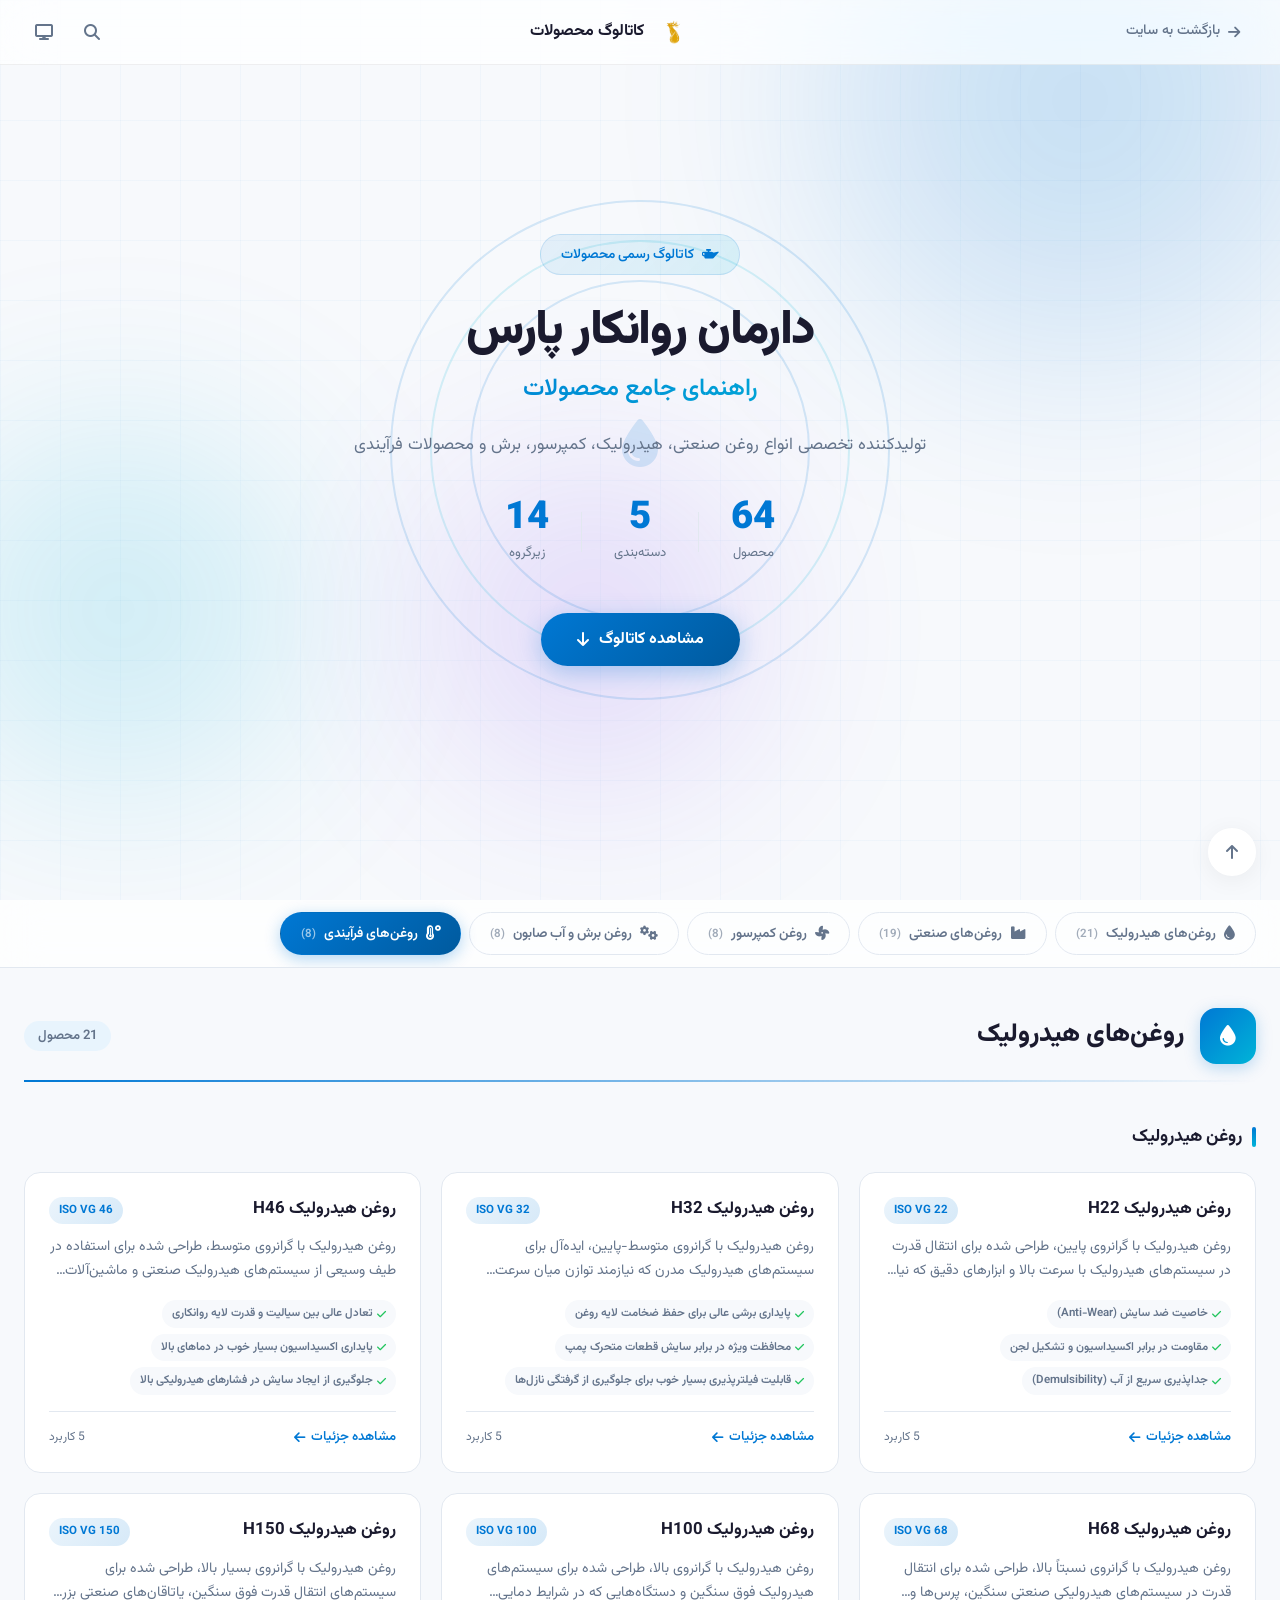
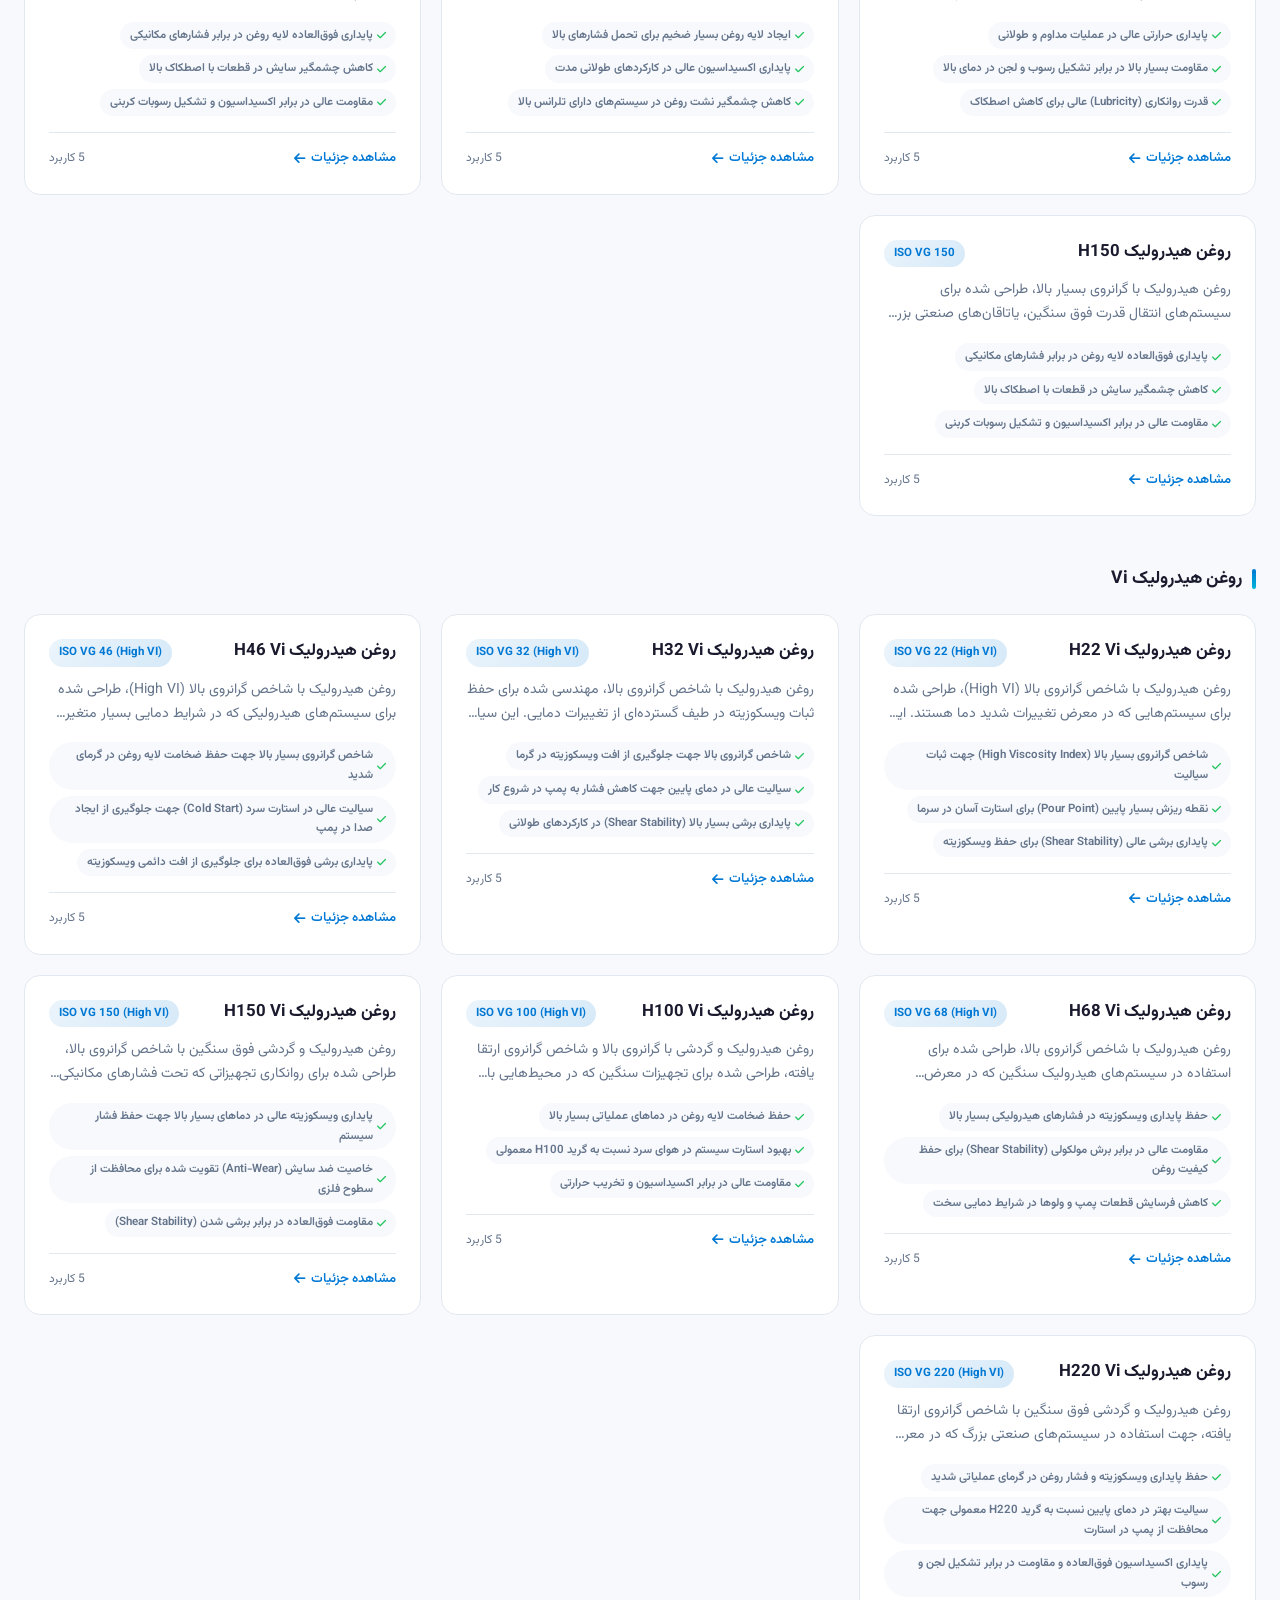
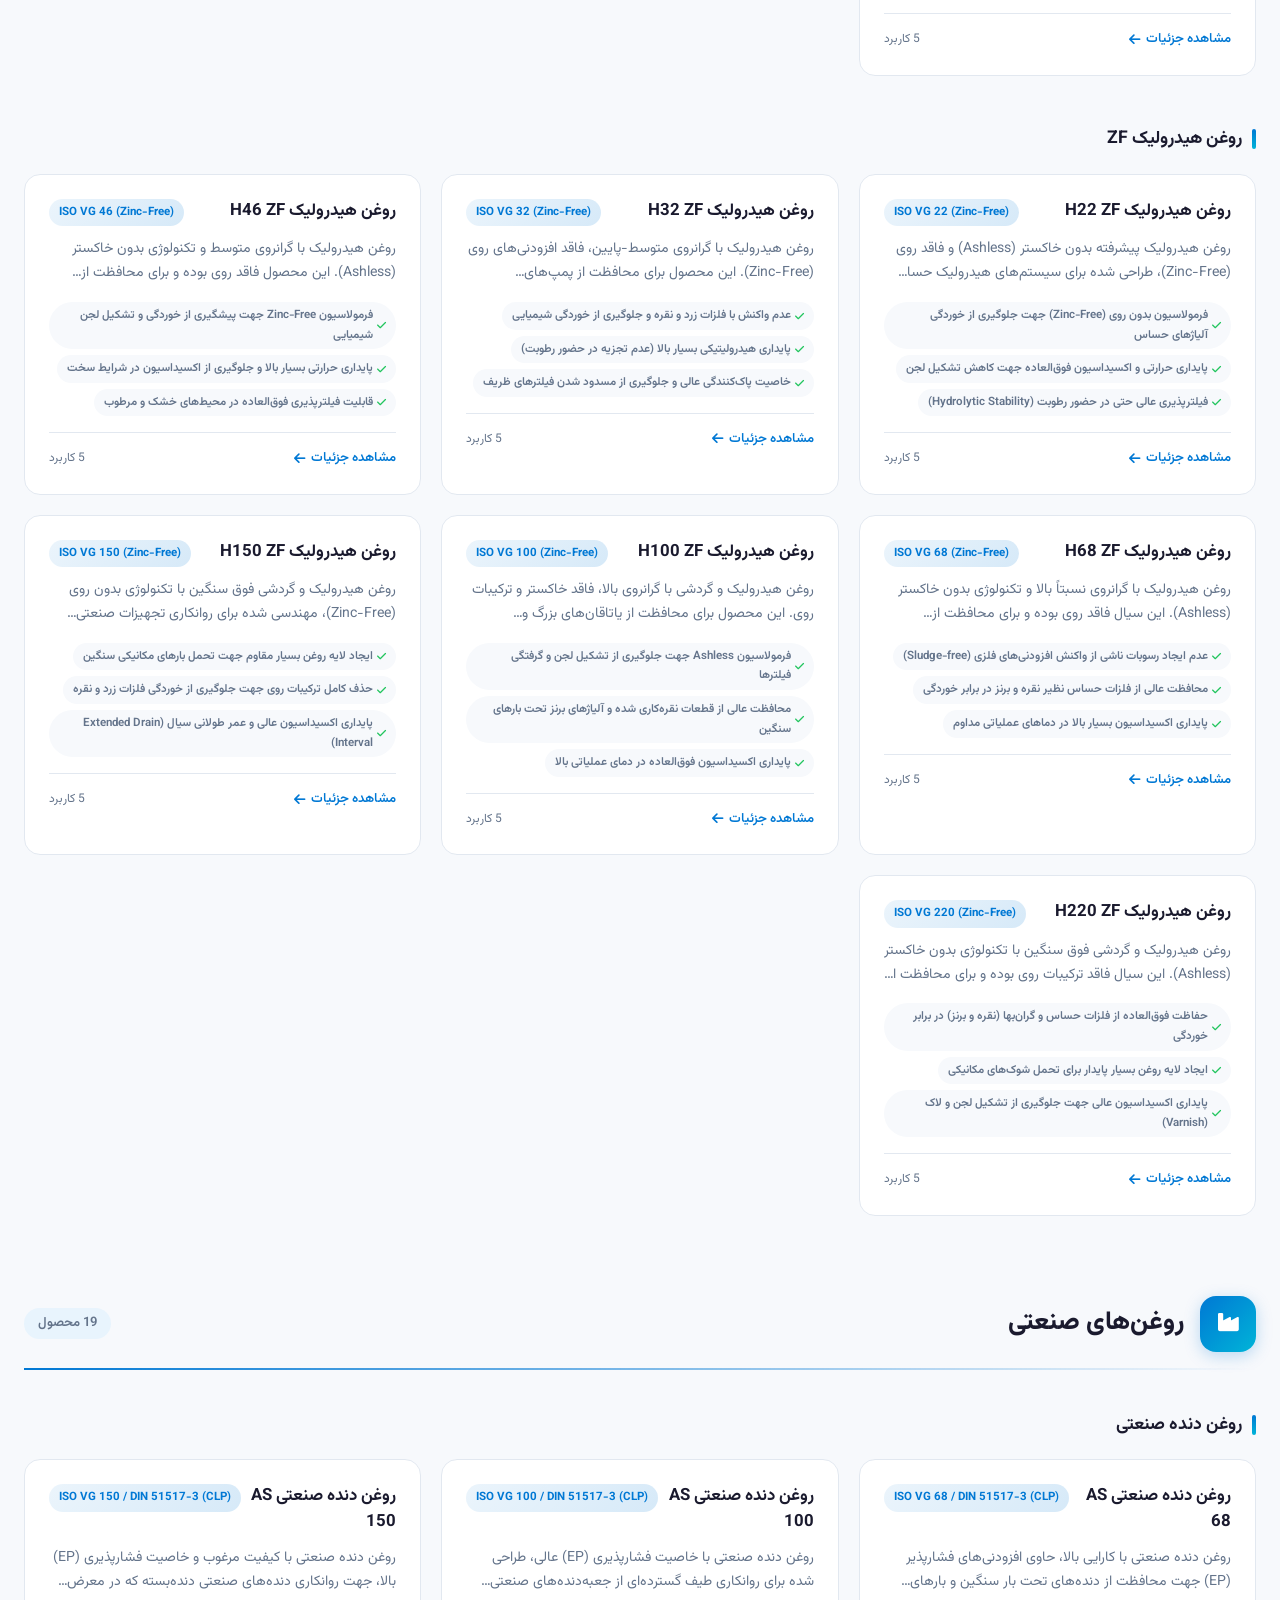
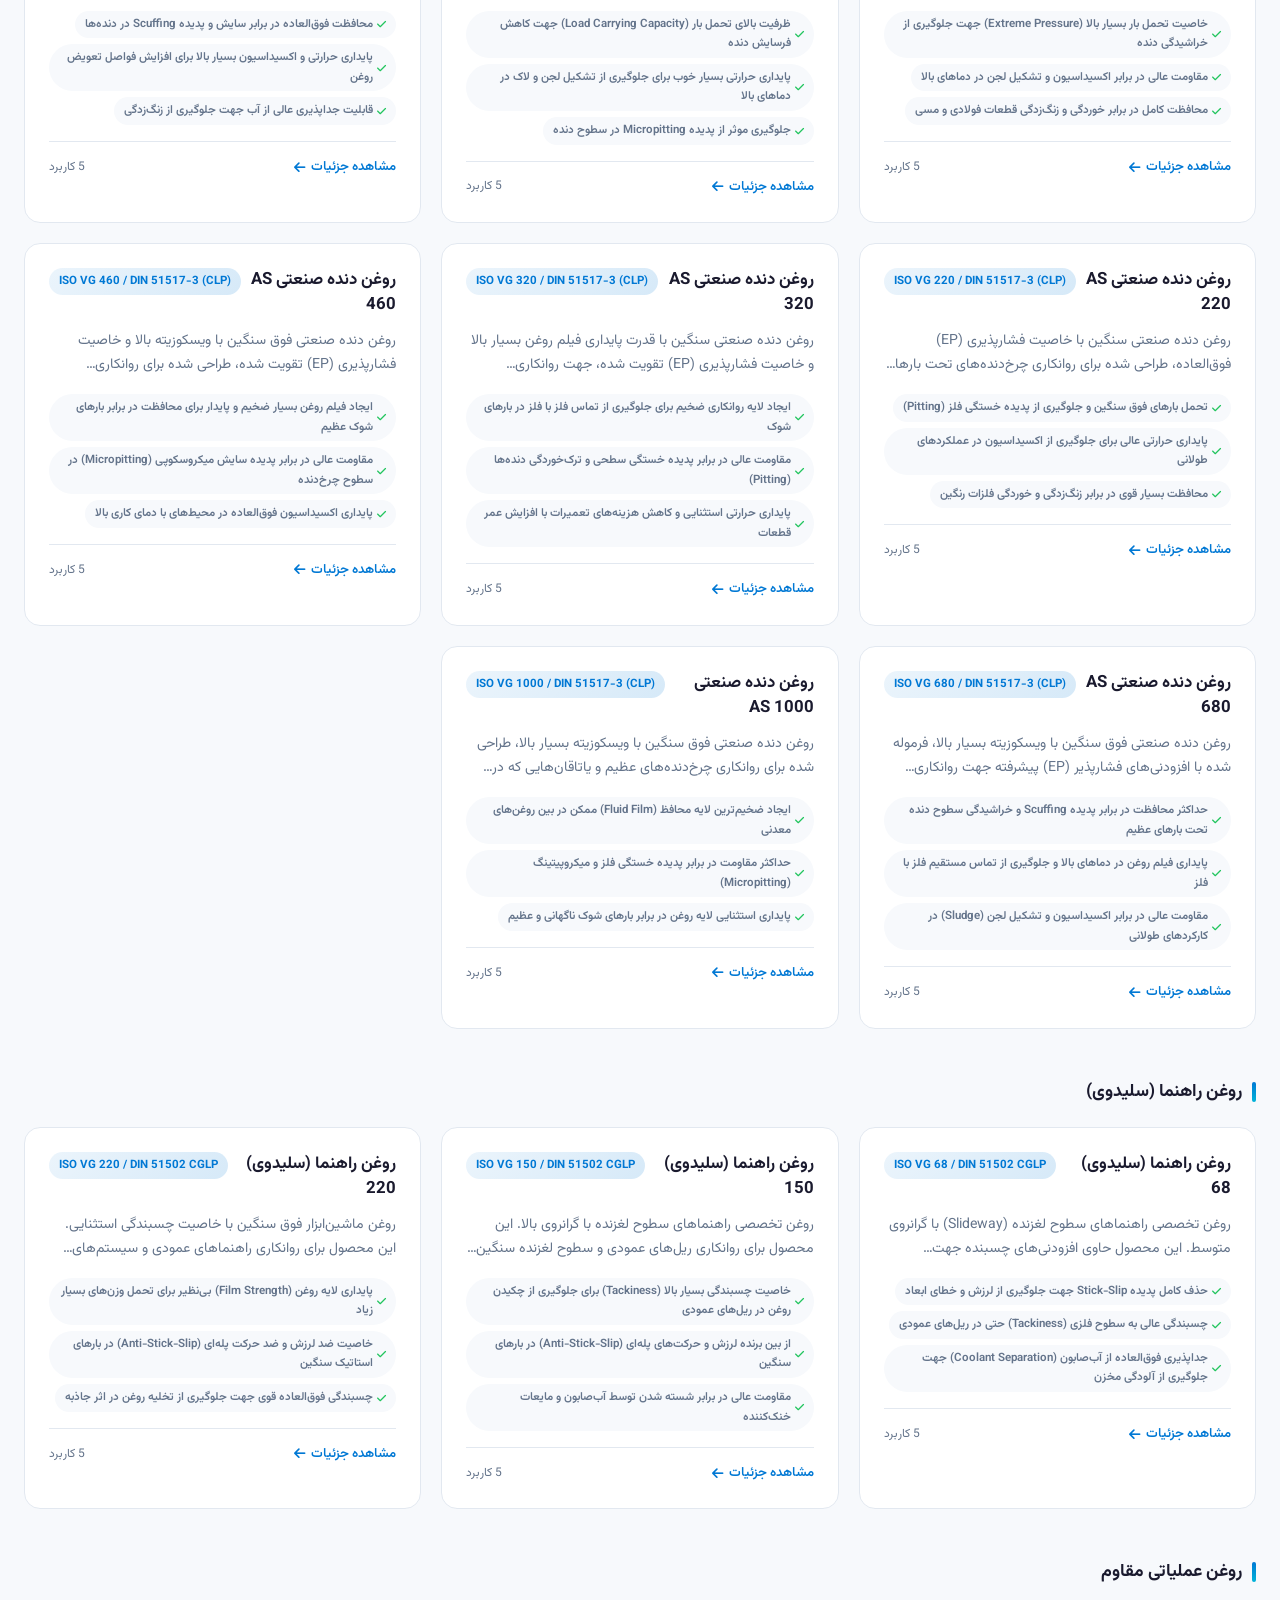
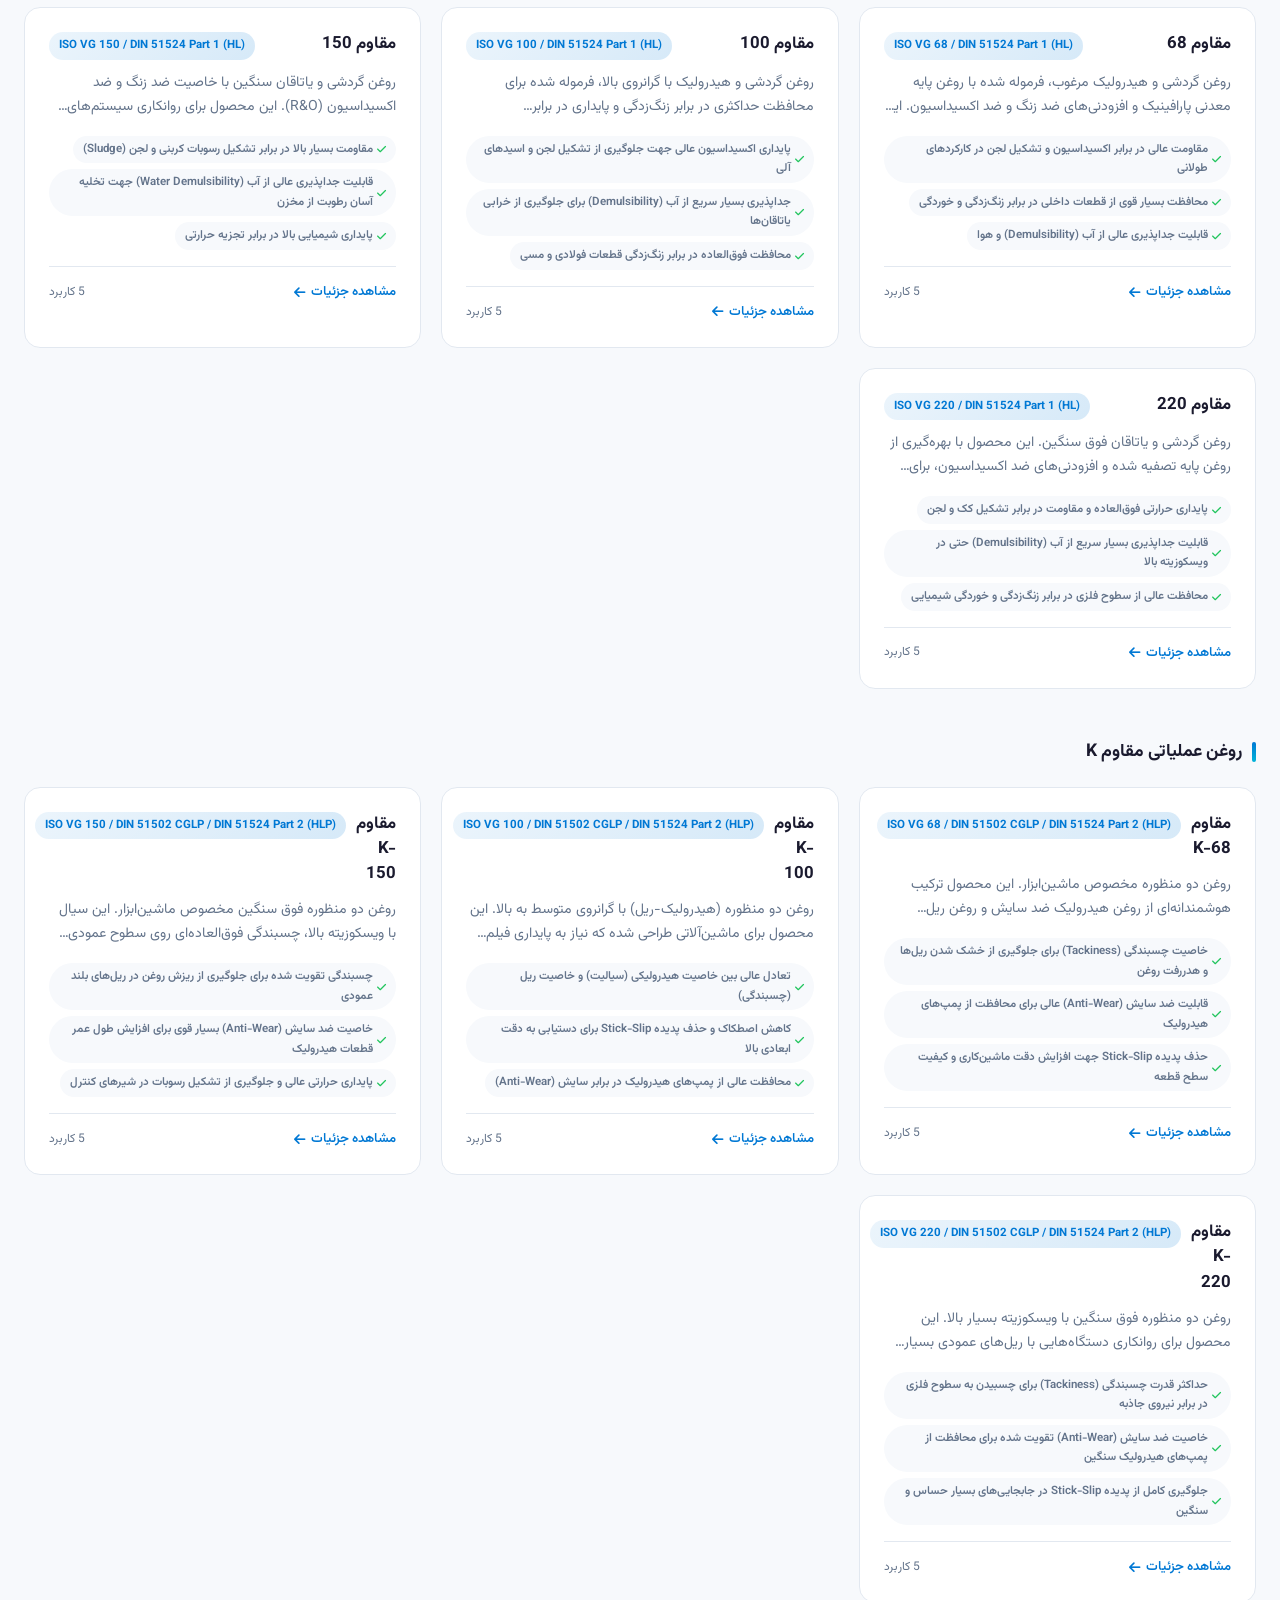
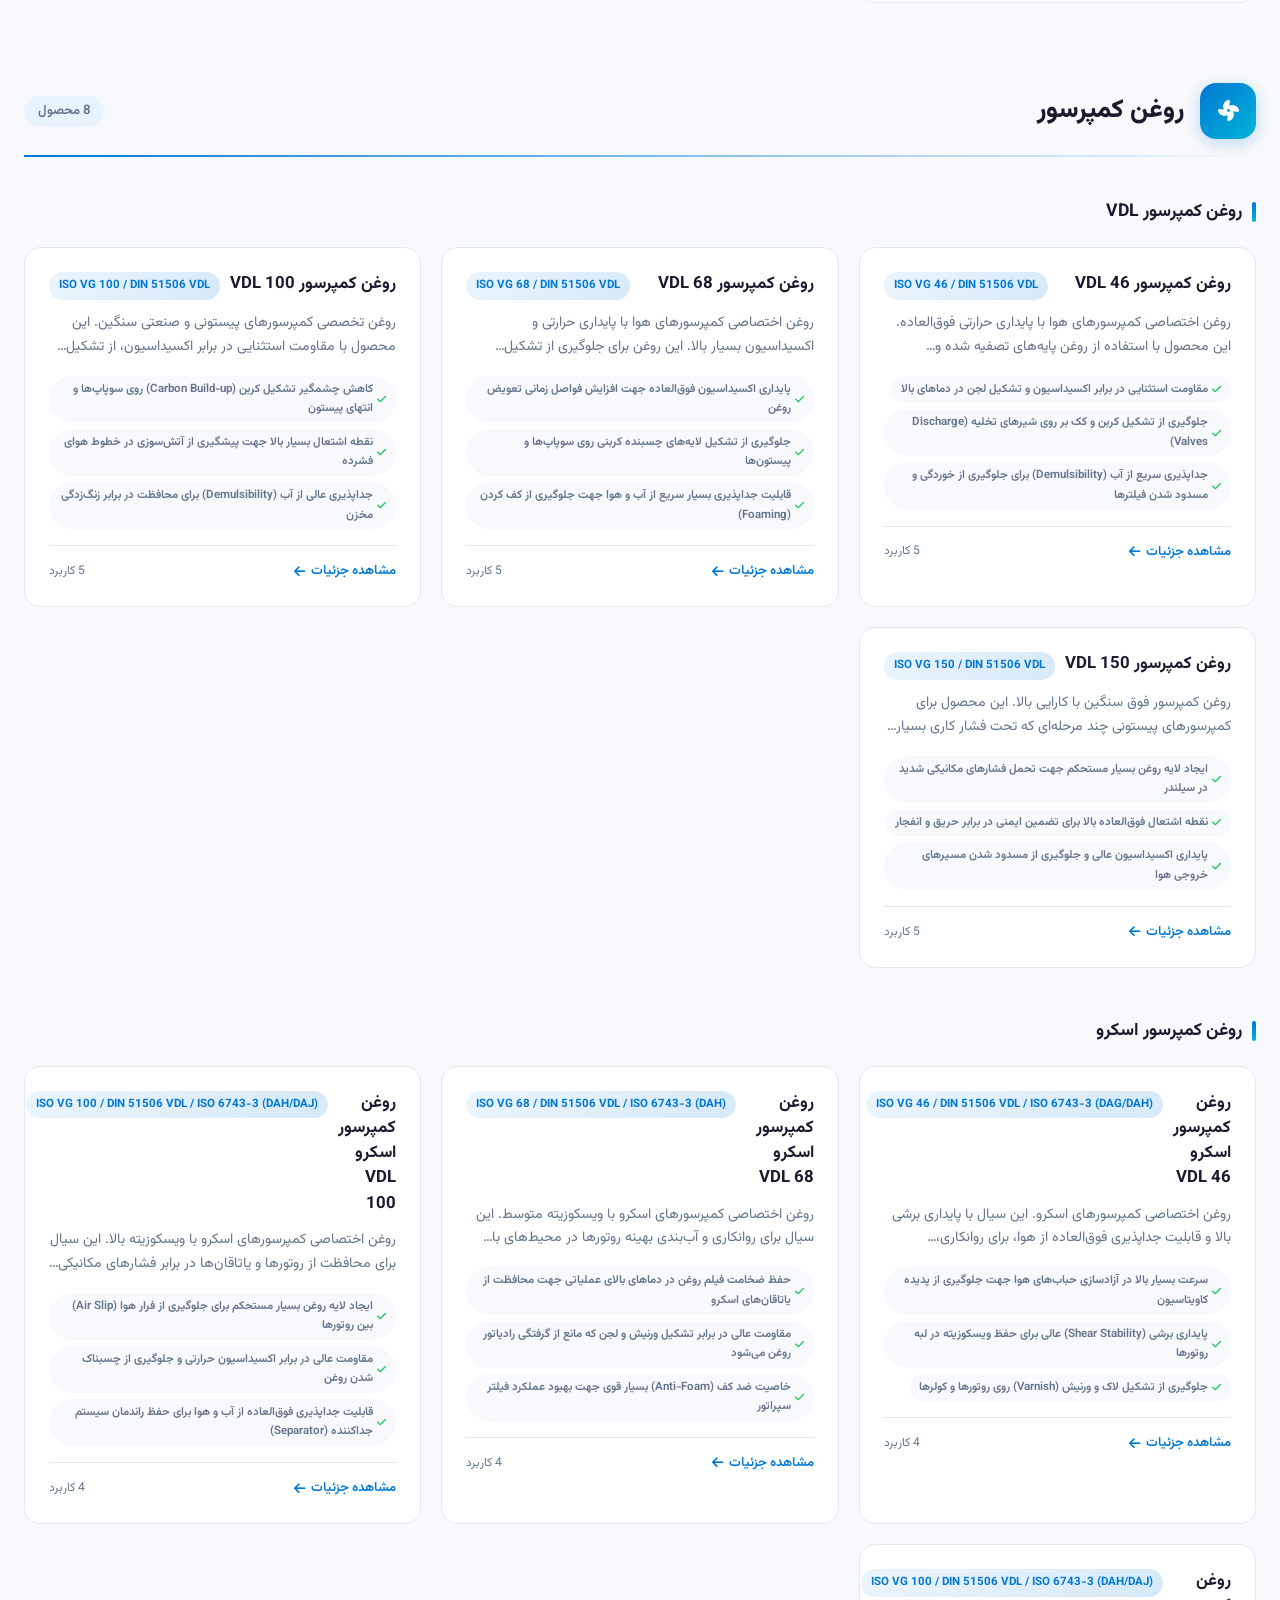
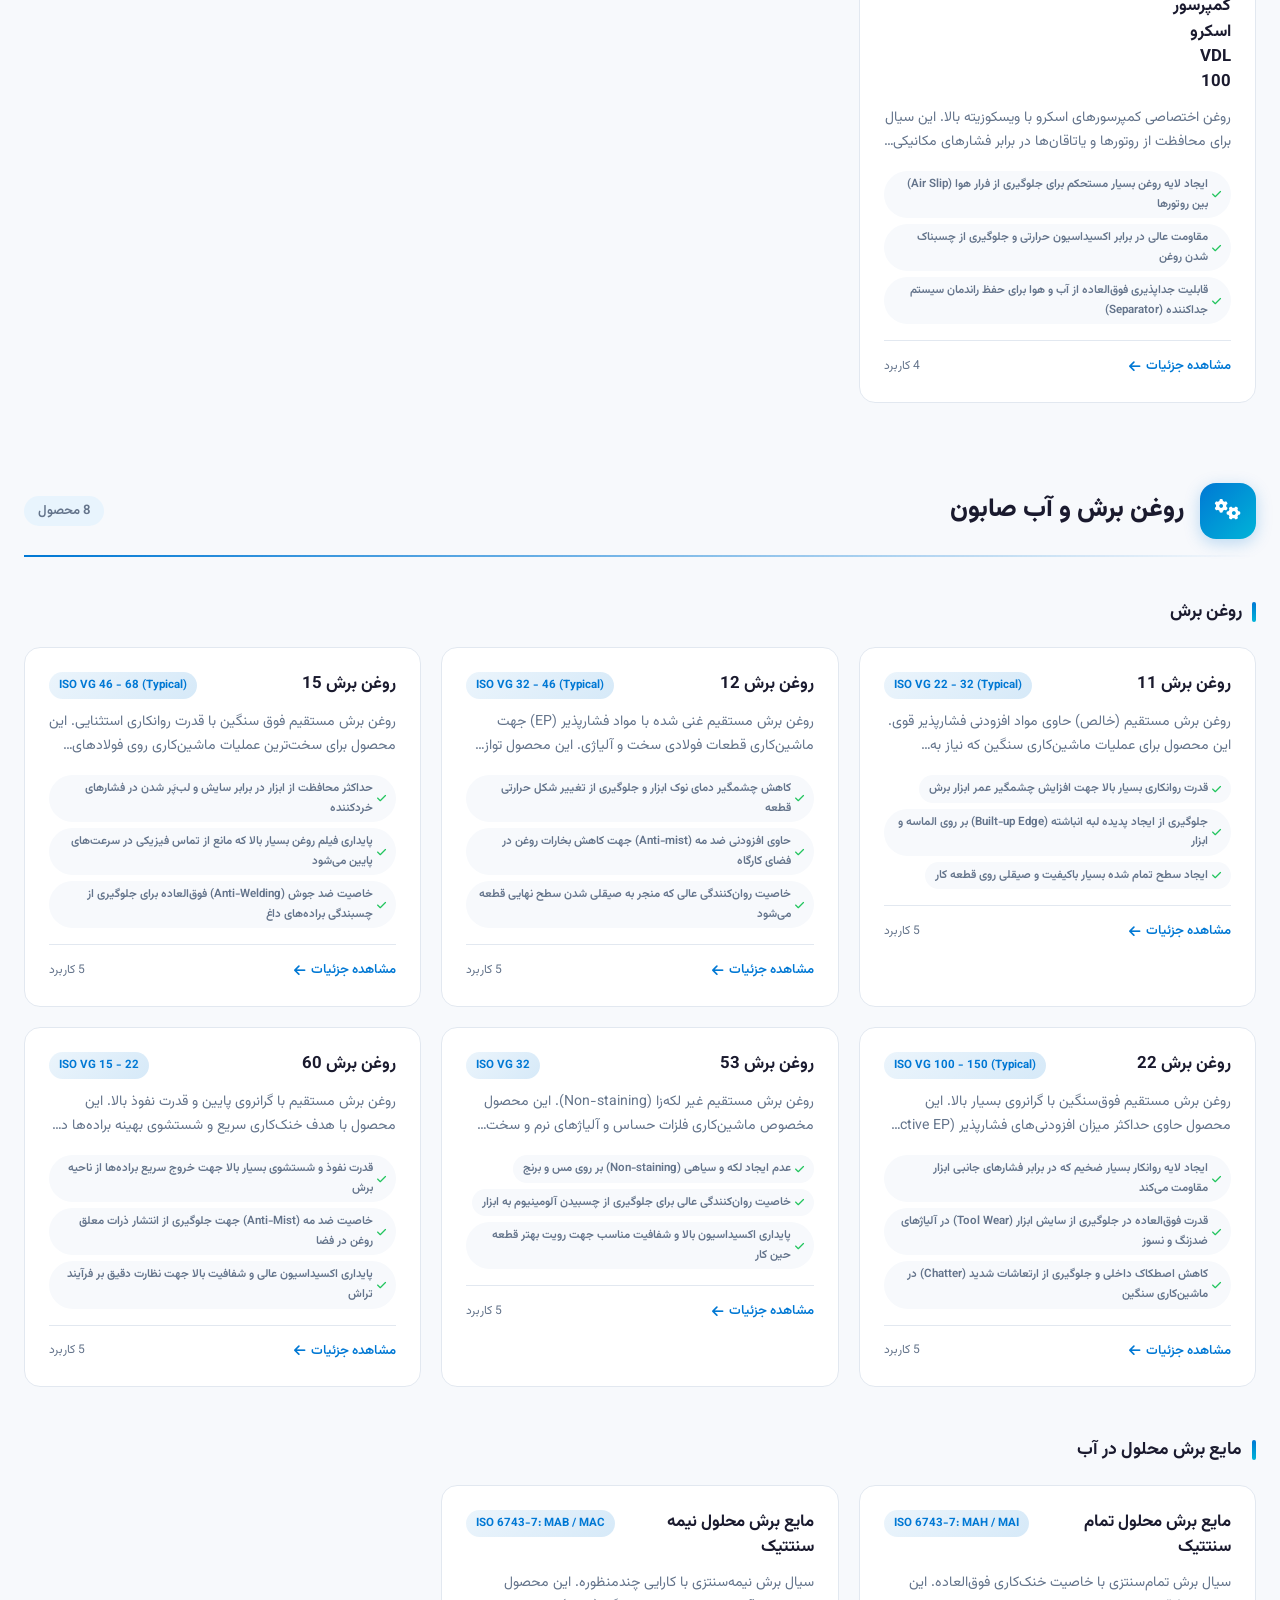
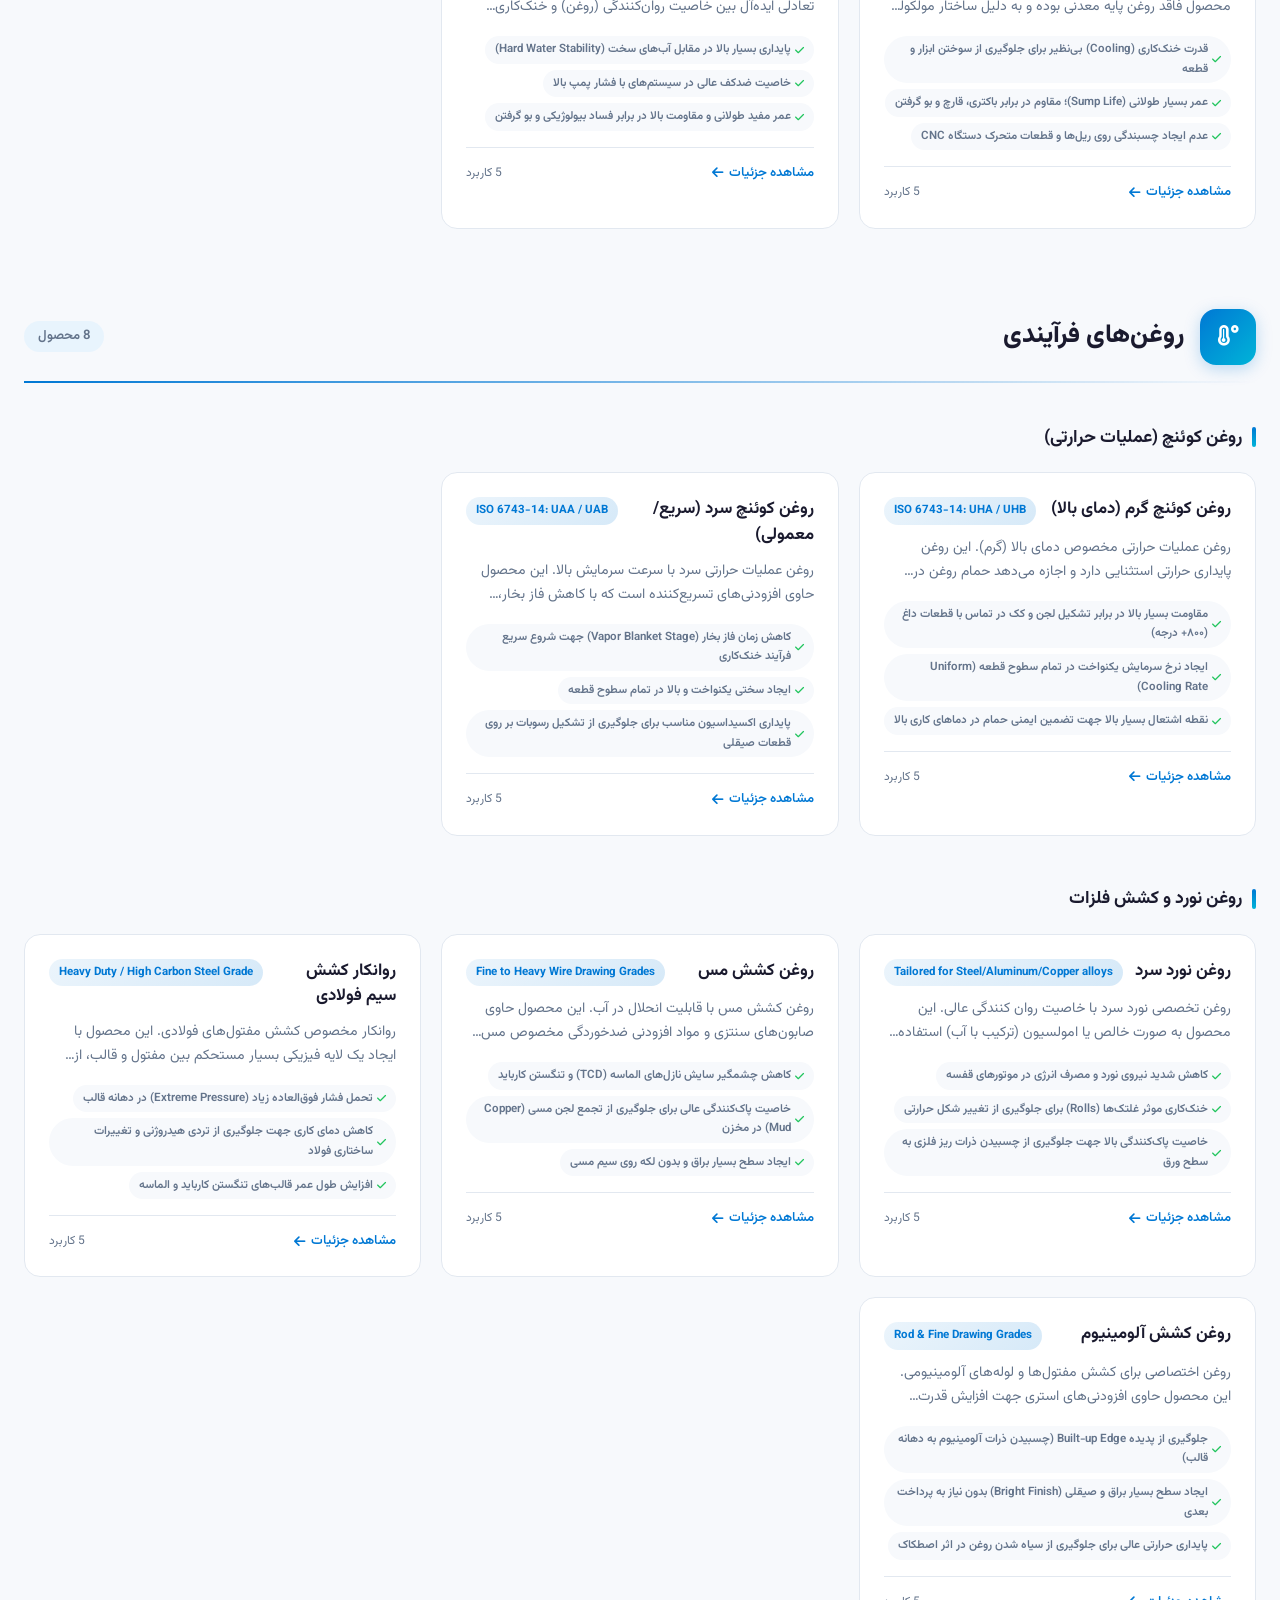
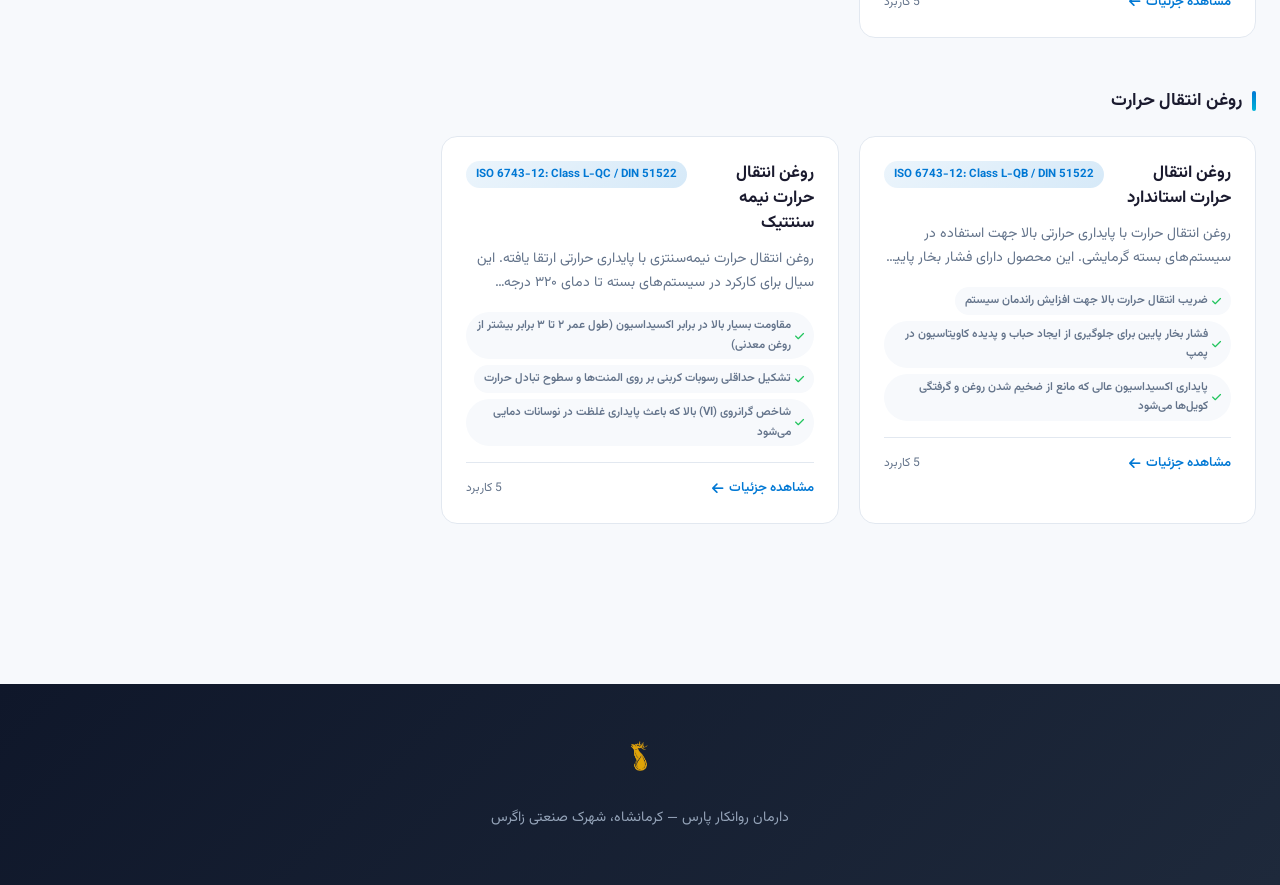
==== catalog.html @ 7e93f620 "Add product catalog page with dynamic content and search functionality - Created `catalog.html` for " ====
<!DOCTYPE html>
<html lang="fa" dir="rtl">

<head>
    <meta charset="UTF-8">
    <meta name="viewport" content="width=device-width, initial-scale=1.0">
    <title>کاتالوگ محصولات — دارمان روانکار پارس</title>
    <meta name="description"
        content="کاتالوگ کامل محصولات دارمان روانکار پارس — روغن هیدرولیک، صنعتی، کمپرسور، برش و فرآیندی">
    <link rel="stylesheet" href="static/css/vazirmatn.css">
    <link rel="stylesheet" href="static/css/all.min.css">
    <link rel="stylesheet" href="catalog.css">
</head>

<body>
    <!-- Ambient Background -->
    <div class="catalog-bg">
        <div class="bg-orb bg-orb-1"></div>
        <div class="bg-orb bg-orb-2"></div>
        <div class="bg-orb bg-orb-3"></div>
        <div class="bg-grid"></div>
    </div>

    <!-- Top Navigation Bar -->
    <nav class="catalog-nav">
        <div class="nav-inner">
            <a href="index.html" class="nav-back">
                <i class="fa-solid fa-arrow-right"></i>
                <span>بازگشت به سایت</span>
            </a>
            <div class="nav-brand">
                <img src="static/images/darman_image_main.png" alt="Darman Logo" class="nav-logo">
                <span class="nav-title">کاتالوگ محصولات</span>
            </div>
            <div class="nav-actions">
                <button class="nav-btn" id="btn-search" title="جستجو">
                    <i class="fa-solid fa-magnifying-glass"></i>
                </button>
                <button class="nav-btn" id="btn-presentation" title="حالت پرزنت">
                    <i class="fa-solid fa-display"></i>
                </button>
            </div>
        </div>
    </nav>

    <!-- Search Overlay -->
    <div class="search-overlay" id="search-overlay">
        <div class="search-box">
            <i class="fa-solid fa-magnifying-glass search-icon"></i>
            <input type="text" id="search-input" placeholder="نام محصول، گرید یا کاربرد را جستجو کنید..."
                autocomplete="off">
            <button class="search-close" id="search-close"><i class="fa-solid fa-xmark"></i></button>
        </div>
        <div class="search-results" id="search-results"></div>
    </div>

    <!-- Hero / Cover Slide -->
    <section class="catalog-hero" id="catalog-hero">
        <div class="hero-content">
            <div class="hero-badge animate-in">
                <i class="fa-solid fa-oil-can"></i>
                <span>کاتالوگ رسمی محصولات</span>
            </div>
            <h1 class="hero-title animate-in delay-1">
                <span class="hero-title-line">دارمان روانکار پارس</span>
                <span class="hero-title-accent">راهنمای جامع محصولات</span>
            </h1>
            <p class="hero-desc animate-in delay-2">تولیدکننده تخصصی انواع روغن صنعتی، هیدرولیک، کمپرسور، برش و محصولات
                فرآیندی</p>
            <div class="hero-stats animate-in delay-3">
                <div class="hero-stat">
                    <span class="stat-number" data-count="64">0</span>
                    <span class="stat-label">محصول</span>
                </div>
                <div class="hero-stat-divider"></div>
                <div class="hero-stat">
                    <span class="stat-number" data-count="5">0</span>
                    <span class="stat-label">دسته‌بندی</span>
                </div>
                <div class="hero-stat-divider"></div>
                <div class="hero-stat">
                    <span class="stat-number" data-count="14">0</span>
                    <span class="stat-label">زیرگروه</span>
                </div>
            </div>
            <button class="hero-cta animate-in delay-4" id="btn-start">
                <span>مشاهده کاتالوگ</span>
                <i class="fa-solid fa-arrow-down"></i>
            </button>
        </div>
        <div class="hero-visual">
            <div class="hero-ring hero-ring-1"></div>
            <div class="hero-ring hero-ring-2"></div>
            <div class="hero-ring hero-ring-3"></div>
            <div class="hero-center-icon">
                <i class="fa-solid fa-droplet"></i>
            </div>
        </div>
    </section>

    <!-- Category Navigation Strip -->
    <div class="category-strip" id="category-strip">
        <div class="strip-inner">
            <!-- Filled by JS -->
        </div>
    </div>

    <!-- Product Sections Container -->
    <main class="catalog-main" id="catalog-main">
        <!-- Dynamically populated -->
    </main>

    <!-- Product Detail Modal -->
    <div class="modal-overlay" id="modal-overlay">
        <div class="modal-card" id="modal-card">
            <button class="modal-close" id="modal-close"><i class="fa-solid fa-xmark"></i></button>
            <div class="modal-body" id="modal-body">
                <!-- Filled by JS -->
            </div>
        </div>
    </div>

    <!-- Floating Action Buttons -->
    <div class="fab-group">
        <button class="fab fab-top" id="fab-top" title="بالا">
            <i class="fa-solid fa-arrow-up"></i>
        </button>
    </div>

    <!-- Footer -->
    <footer class="catalog-footer">
        <div class="footer-inner">
            <img src="static/images/darman_image_main.png" alt="" class="footer-logo">
            <p>دارمان روانکار پارس — کرمانشاه، شهرک صنعتی زاگرس</p>
        </div>
    </footer>

    <script src="catalog.js"></script>
</body>

</html>
---- static/css/vazirmatn.css ----
@font-face {
  font-family: 'Vazirmatn';
  font-style: normal;
  font-weight: 100;
  font-display: swap;
  src: url('../webfonts/vazirmatn/Vazirmatn-Thin.ttf') format('truetype');
}
@font-face {
  font-family: 'Vazirmatn';
  font-style: normal;
  font-weight: 200;
  font-display: swap;
  src: url('../webfonts/vazirmatn/Vazirmatn-ExtraLight.ttf') format('truetype');
}
@font-face {
  font-family: 'Vazirmatn';
  font-style: normal;
  font-weight: 300;
  font-display: swap;
  src: url('../webfonts/vazirmatn/Vazirmatn-Light.ttf') format('truetype');
}
@font-face {
  font-family: 'Vazirmatn';
  font-style: normal;
  font-weight: 400;
  font-display: swap;
  src: url('../webfonts/vazirmatn/Vazirmatn-Regular.ttf') format('truetype');
}
@font-face {
  font-family: 'Vazirmatn';
  font-style: normal;
  font-weight: 500;
  font-display: swap;
  src: url('../webfonts/vazirmatn/Vazirmatn-Medium.ttf') format('truetype');
}
@font-face {
  font-family: 'Vazirmatn';
  font-style: normal;
  font-weight: 600;
  font-display: swap;
  src: url('../webfonts/vazirmatn/Vazirmatn-SemiBold.ttf') format('truetype');
}
@font-face {
  font-family: 'Vazirmatn';
  font-style: normal;
  font-weight: 700;
  font-display: swap;
  src: url('../webfonts/vazirmatn/Vazirmatn-Bold.ttf') format('truetype');
}
@font-face {
  font-family: 'Vazirmatn';
  font-style: normal;
  font-weight: 800;
  font-display: swap;
  src: url('../webfonts/vazirmatn/Vazirmatn-ExtraBold.ttf') format('truetype');
}
@font-face {
  font-family: 'Vazirmatn';
  font-style: normal;
  font-weight: 900;
  font-display: swap;
  src: url('../webfonts/vazirmatn/Vazirmatn-Black.ttf') format('truetype');
}
---- catalog.css ----
/* ===== Catalog Page — Darman Ravankar Pars ===== */
@import url('static/css/vazirmatn.css');

:root {
    --cat-primary: #0078d4;
    --cat-primary-dark: #005a9e;
    --cat-primary-light: #e8f4fd;
    --cat-accent: #00b4d8;
    --cat-bg: #f7f9fc;
    --cat-card: #ffffff;
    --cat-text: #1a1a2e;
    --cat-text-sec: #64748b;
    --cat-border: #e2e8f0;
    --cat-glass: rgba(255, 255, 255, 0.72);
    --cat-shadow: 0 4px 24px rgba(0, 0, 0, 0.06);
    --cat-shadow-lg: 0 12px 48px rgba(0, 120, 212, 0.12);
    --radius: 16px;
    --radius-sm: 10px;
    --radius-lg: 24px;
    --transition: 0.35s cubic-bezier(0.4, 0, 0.2, 1);
}

/* Reset */
*, *::before, *::after { margin: 0; padding: 0; box-sizing: border-box; }
html { scroll-behavior: smooth; }

body {
    font-family: 'Vazirmatn', -apple-system, BlinkMacSystemFont, 'Segoe UI', sans-serif;
    direction: rtl;
    background: var(--cat-bg);
    color: var(--cat-text);
    line-height: 1.7;
    overflow-x: hidden;
}

/* ===== Ambient Background ===== */
.catalog-bg {
    position: fixed;
    inset: 0;
    z-index: 0;
    pointer-events: none;
    overflow: hidden;
}

.bg-orb {
    position: absolute;
    border-radius: 50%;
    filter: blur(100px);
    opacity: 0.25;
}

.bg-orb-1 {
    width: 600px; height: 600px;
    background: radial-gradient(circle, #0078d4, transparent);
    top: -200px; right: -100px;
    animation: orbFloat 20s ease-in-out infinite;
}

.bg-orb-2 {
    width: 400px; height: 400px;
    background: radial-gradient(circle, #00b4d8, transparent);
    bottom: 10%; left: -80px;
    animation: orbFloat 25s ease-in-out infinite reverse;
}

.bg-orb-3 {
    width: 350px; height: 350px;
    background: radial-gradient(circle, #7c3aed, transparent);
    top: 50%; right: 40%;
    animation: orbFloat 30s ease-in-out infinite 5s;
}

.bg-grid {
    position: absolute;
    inset: 0;
    background-image: 
        linear-gradient(rgba(0,120,212,0.03) 1px, transparent 1px),
        linear-gradient(90deg, rgba(0,120,212,0.03) 1px, transparent 1px);
    background-size: 60px 60px;
}

@keyframes orbFloat {
    0%, 100% { transform: translate(0, 0) scale(1); }
    25% { transform: translate(30px, -40px) scale(1.05); }
    50% { transform: translate(-20px, 30px) scale(0.95); }
    75% { transform: translate(40px, 20px) scale(1.02); }
}

/* ===== Navigation ===== */
.catalog-nav {
    position: fixed;
    top: 0;
    left: 0;
    right: 0;
    z-index: 100;
    background: var(--cat-glass);
    backdrop-filter: blur(24px) saturate(180%);
    -webkit-backdrop-filter: blur(24px) saturate(180%);
    border-bottom: 1px solid rgba(0, 0, 0, 0.06);
    transition: var(--transition);
}

.catalog-nav.scrolled {
    box-shadow: 0 4px 20px rgba(0, 0, 0, 0.08);
}

.nav-inner {
    max-width: 1400px;
    margin: 0 auto;
    padding: 0 24px;
    height: 64px;
    display: flex;
    align-items: center;
    justify-content: space-between;
}

.nav-back {
    display: flex;
    align-items: center;
    gap: 8px;
    text-decoration: none;
    color: var(--cat-text-sec);
    font-size: 0.88rem;
    font-weight: 500;
    padding: 8px 16px;
    border-radius: var(--radius-sm);
    transition: var(--transition);
}

.nav-back:hover {
    color: var(--cat-primary);
    background: var(--cat-primary-light);
}

.nav-brand {
    display: flex;
    align-items: center;
    gap: 12px;
}

.nav-logo {
    width: 36px;
    height: 36px;
    border-radius: 10px;
    object-fit: contain;
}

.nav-title {
    font-size: 1rem;
    font-weight: 700;
    color: var(--cat-text);
}

.nav-actions {
    display: flex;
    gap: 8px;
}

.nav-btn {
    width: 40px;
    height: 40px;
    border: none;
    background: transparent;
    color: var(--cat-text-sec);
    border-radius: var(--radius-sm);
    cursor: pointer;
    font-size: 1rem;
    transition: var(--transition);
    display: flex;
    align-items: center;
    justify-content: center;
}

.nav-btn:hover {
    background: var(--cat-primary-light);
    color: var(--cat-primary);
}

/* ===== Search Overlay ===== */
.search-overlay {
    position: fixed;
    inset: 0;
    z-index: 200;
    background: rgba(0, 0, 0, 0.5);
    backdrop-filter: blur(8px);
    display: flex;
    flex-direction: column;
    align-items: center;
    padding-top: 100px;
    opacity: 0;
    visibility: hidden;
    transition: var(--transition);
}

.search-overlay.active {
    opacity: 1;
    visibility: visible;
}

.search-box {
    width: 90%;
    max-width: 640px;
    display: flex;
    align-items: center;
    gap: 12px;
    background: white;
    border-radius: var(--radius-lg);
    padding: 16px 24px;
    box-shadow: var(--cat-shadow-lg);
    transform: translateY(-20px);
    transition: var(--transition);
}

.search-overlay.active .search-box {
    transform: translateY(0);
}

.search-icon {
    color: var(--cat-text-sec);
    font-size: 1.1rem;
}

.search-box input {
    flex: 1;
    border: none;
    outline: none;
    font-family: inherit;
    font-size: 1rem;
    color: var(--cat-text);
    background: transparent;
}

.search-box input::placeholder {
    color: #94a3b8;
}

.search-close {
    width: 36px;
    height: 36px;
    border: none;
    background: var(--cat-bg);
    border-radius: 50%;
    cursor: pointer;
    color: var(--cat-text-sec);
    font-size: 0.9rem;
    display: flex;
    align-items: center;
    justify-content: center;
    transition: var(--transition);
}

.search-close:hover {
    background: #fee2e2;
    color: #ef4444;
}

.search-results {
    width: 90%;
    max-width: 640px;
    max-height: 60vh;
    overflow-y: auto;
    margin-top: 12px;
    display: flex;
    flex-direction: column;
    gap: 6px;
}

.search-result-item {
    background: white;
    border-radius: var(--radius);
    padding: 16px 20px;
    cursor: pointer;
    transition: var(--transition);
    display: flex;
    align-items: center;
    gap: 14px;
}

.search-result-item:hover {
    background: var(--cat-primary-light);
    transform: translateX(-4px);
}

.search-result-icon {
    width: 42px;
    height: 42px;
    border-radius: 12px;
    background: linear-gradient(135deg, rgba(0,120,212,0.1), rgba(0,180,216,0.1));
    display: flex;
    align-items: center;
    justify-content: center;
    color: var(--cat-primary);
    font-size: 1rem;
    flex-shrink: 0;
}

.search-result-info h4 {
    font-size: 0.95rem;
    font-weight: 700;
    color: var(--cat-text);
    margin-bottom: 2px;
}

.search-result-info p {
    font-size: 0.8rem;
    color: var(--cat-text-sec);
}

/* ===== Hero Section ===== */
.catalog-hero {
    position: relative;
    z-index: 1;
    min-height: 100vh;
    display: flex;
    align-items: center;
    justify-content: center;
    padding: 80px 24px;
    overflow: hidden;
}

.hero-content {
    text-align: center;
    max-width: 720px;
    position: relative;
    z-index: 2;
}

.hero-badge {
    display: inline-flex;
    align-items: center;
    gap: 8px;
    padding: 8px 20px;
    background: linear-gradient(135deg, rgba(0,120,212,0.08), rgba(0,180,216,0.12));
    border: 1px solid rgba(0,120,212,0.15);
    border-radius: 50px;
    font-size: 0.85rem;
    font-weight: 600;
    color: var(--cat-primary);
    margin-bottom: 28px;
}

.hero-title {
    display: flex;
    flex-direction: column;
    gap: 8px;
    margin-bottom: 20px;
}

.hero-title-line {
    font-size: 3rem;
    font-weight: 900;
    color: var(--cat-text);
    letter-spacing: -0.03em;
    line-height: 1.2;
}

.hero-title-accent {
    font-size: 1.5rem;
    font-weight: 600;
    background: linear-gradient(135deg, var(--cat-primary), var(--cat-accent));
    -webkit-background-clip: text;
    -webkit-text-fill-color: transparent;
    background-clip: text;
}

.hero-desc {
    font-size: 1.05rem;
    color: var(--cat-text-sec);
    line-height: 1.8;
    margin-bottom: 40px;
}

.hero-stats {
    display: flex;
    align-items: center;
    justify-content: center;
    gap: 32px;
    margin-bottom: 48px;
}

.hero-stat {
    display: flex;
    flex-direction: column;
    align-items: center;
}

.stat-number {
    font-size: 2.4rem;
    font-weight: 900;
    color: var(--cat-primary);
    line-height: 1;
}

.stat-label {
    font-size: 0.82rem;
    color: var(--cat-text-sec);
    margin-top: 4px;
}

.hero-stat-divider {
    width: 1px;
    height: 40px;
    background: var(--cat-border);
}

.hero-cta {
    display: inline-flex;
    align-items: center;
    gap: 10px;
    padding: 14px 36px;
    background: linear-gradient(135deg, var(--cat-primary), var(--cat-primary-dark));
    color: white;
    border: none;
    border-radius: 50px;
    font-family: inherit;
    font-size: 1rem;
    font-weight: 700;
    cursor: pointer;
    transition: var(--transition);
    box-shadow: 0 6px 24px rgba(0,120,212,0.3);
}

.hero-cta:hover {
    transform: translateY(-3px);
    box-shadow: 0 10px 36px rgba(0,120,212,0.4);
}

.hero-cta i {
    animation: bounceDown 1.5s ease-in-out infinite;
}

@keyframes bounceDown {
    0%, 100% { transform: translateY(0); }
    50% { transform: translateY(5px); }
}

/* Hero Visual */
.hero-visual {
    position: absolute;
    width: 500px;
    height: 500px;
    pointer-events: none;
    z-index: 1;
    opacity: 0.15;
}

.hero-ring {
    position: absolute;
    inset: 0;
    border: 2px solid var(--cat-primary);
    border-radius: 50%;
    animation: ringPulse 4s ease-in-out infinite;
}

.hero-ring-2 { inset: 40px; animation-delay: 0.8s; border-color: var(--cat-accent); }
.hero-ring-3 { inset: 80px; animation-delay: 1.6s; }

.hero-center-icon {
    position: absolute;
    top: 50%;
    left: 50%;
    transform: translate(-50%, -50%);
    font-size: 3rem;
    color: var(--cat-primary);
    animation: iconFloat 3s ease-in-out infinite;
}

@keyframes ringPulse {
    0%, 100% { transform: scale(1); opacity: 0.3; }
    50% { transform: scale(1.06); opacity: 0.6; }
}

@keyframes iconFloat {
    0%, 100% { transform: translate(-50%, -50%) translateY(0); }
    50% { transform: translate(-50%, -50%) translateY(-12px); }
}

/* Animate In */
.animate-in {
    opacity: 0;
    transform: translateY(30px);
    animation: slideUp 0.8s ease forwards;
}

.delay-1 { animation-delay: 0.15s; }
.delay-2 { animation-delay: 0.3s; }
.delay-3 { animation-delay: 0.45s; }
.delay-4 { animation-delay: 0.6s; }

@keyframes slideUp {
    to { opacity: 1; transform: translateY(0); }
}

/* ===== Category Strip ===== */
.category-strip {
    position: sticky;
    top: 64px;
    z-index: 50;
    background: var(--cat-glass);
    backdrop-filter: blur(20px);
    -webkit-backdrop-filter: blur(20px);
    border-bottom: 1px solid var(--cat-border);
    transition: var(--transition);
}

.strip-inner {
    max-width: 1400px;
    margin: 0 auto;
    padding: 12px 24px;
    display: flex;
    gap: 8px;
    overflow-x: auto;
    scrollbar-width: none;
    -ms-overflow-style: none;
}

.strip-inner::-webkit-scrollbar { display: none; }

.strip-btn {
    display: flex;
    align-items: center;
    gap: 8px;
    padding: 10px 20px;
    background: transparent;
    border: 1.5px solid var(--cat-border);
    border-radius: 50px;
    font-family: inherit;
    font-size: 0.85rem;
    font-weight: 600;
    color: var(--cat-text-sec);
    cursor: pointer;
    white-space: nowrap;
    transition: var(--transition);
}

.strip-btn:hover {
    border-color: var(--cat-primary);
    color: var(--cat-primary);
    background: var(--cat-primary-light);
}

.strip-btn.active {
    background: linear-gradient(135deg, var(--cat-primary), var(--cat-primary-dark));
    color: white;
    border-color: transparent;
    box-shadow: 0 4px 16px rgba(0,120,212,0.3);
}

.strip-btn i {
    font-size: 0.9rem;
}

/* ===== Main Content ===== */
.catalog-main {
    position: relative;
    z-index: 1;
    max-width: 1400px;
    margin: 0 auto;
    padding: 40px 24px 80px;
}

/* Category Section */
.cat-section {
    margin-bottom: 80px;
    scroll-margin-top: 140px;
}

.cat-section-header {
    display: flex;
    align-items: center;
    gap: 16px;
    margin-bottom: 40px;
    padding-bottom: 16px;
    border-bottom: 2px solid transparent;
    border-image: linear-gradient(90deg, var(--cat-primary), transparent) 1;
}

.cat-section-icon {
    width: 56px;
    height: 56px;
    border-radius: var(--radius);
    background: linear-gradient(135deg, var(--cat-primary), var(--cat-accent));
    display: flex;
    align-items: center;
    justify-content: center;
    color: white;
    font-size: 1.3rem;
    flex-shrink: 0;
    box-shadow: 0 4px 16px rgba(0,120,212,0.25);
}

.cat-section-title {
    font-size: 1.6rem;
    font-weight: 800;
    color: var(--cat-text);
}

.cat-section-count {
    font-size: 0.82rem;
    color: var(--cat-text-sec);
    background: var(--cat-primary-light);
    padding: 4px 14px;
    border-radius: 50px;
    font-weight: 600;
    margin-inline-start: auto;
}

/* Subcategory */
.subcat-block {
    margin-bottom: 48px;
}

.subcat-title {
    font-size: 1.1rem;
    font-weight: 700;
    color: var(--cat-text);
    margin-bottom: 20px;
    display: flex;
    align-items: center;
    gap: 10px;
}

.subcat-title::before {
    content: '';
    width: 4px;
    height: 20px;
    background: linear-gradient(to bottom, var(--cat-primary), var(--cat-accent));
    border-radius: 4px;
    flex-shrink: 0;
}

/* Product Cards Grid */
.products-grid {
    display: grid;
    grid-template-columns: repeat(auto-fill, minmax(340px, 1fr));
    gap: 20px;
}

/* Single Product Card */
.p-card {
    background: var(--cat-card);
    border-radius: var(--radius);
    border: 1px solid var(--cat-border);
    overflow: hidden;
    cursor: pointer;
    transition: var(--transition);
    position: relative;
}

.p-card::before {
    content: '';
    position: absolute;
    top: 0;
    left: 0;
    right: 0;
    height: 4px;
    background: linear-gradient(90deg, var(--cat-primary), var(--cat-accent), var(--cat-primary));
    background-size: 200% 100%;
    opacity: 0;
    transition: opacity 0.3s ease;
}

.p-card:hover {
    transform: translateY(-6px);
    box-shadow: var(--cat-shadow-lg);
    border-color: rgba(0,120,212,0.2);
}

.p-card:hover::before {
    opacity: 1;
    animation: gradientShift 2s ease infinite;
}

@keyframes gradientShift {
    0% { background-position: 0% 50%; }
    50% { background-position: 100% 50%; }
    100% { background-position: 0% 50%; }
}

/* Card visible animation */
.p-card {
    opacity: 0;
    transform: translateY(24px);
}

.p-card.visible {
    opacity: 1;
    transform: translateY(0);
    transition: opacity 0.5s ease, transform 0.5s ease;
}

.p-card:hover.visible {
    transform: translateY(-6px);
}

.p-card-body {
    padding: 24px;
}

.p-card-top {
    display: flex;
    align-items: flex-start;
    justify-content: space-between;
    margin-bottom: 12px;
}

.p-card-name {
    font-size: 1.05rem;
    font-weight: 700;
    color: var(--cat-text);
    line-height: 1.5;
}

.p-card-grade {
    display: inline-block;
    background: linear-gradient(135deg, rgba(0,120,212,0.08), rgba(0,120,212,0.16));
    color: var(--cat-primary);
    font-size: 0.72rem;
    font-weight: 700;
    padding: 4px 10px;
    border-radius: 20px;
    white-space: nowrap;
    flex-shrink: 0;
    margin-inline-start: 10px;
}

.p-card-desc {
    font-size: 0.88rem;
    color: var(--cat-text-sec);
    line-height: 1.7;
    margin-bottom: 16px;
    display: -webkit-box;
    -webkit-line-clamp: 2;
    -webkit-box-orient: vertical;
    overflow: hidden;
}

.p-card-features {
    display: flex;
    flex-wrap: wrap;
    gap: 6px;
    margin-bottom: 16px;
}

.p-card-feature {
    font-size: 0.72rem;
    font-weight: 600;
    padding: 4px 10px;
    background: var(--cat-bg);
    border-radius: 50px;
    color: var(--cat-text-sec);
    display: flex;
    align-items: center;
    gap: 4px;
}

.p-card-feature i {
    color: #22c55e;
    font-size: 0.65rem;
}

.p-card-footer {
    display: flex;
    align-items: center;
    justify-content: space-between;
    padding-top: 14px;
    border-top: 1px solid var(--cat-border);
}

.p-card-more {
    font-size: 0.82rem;
    font-weight: 600;
    color: var(--cat-primary);
    display: flex;
    align-items: center;
    gap: 6px;
    transition: var(--transition);
}

.p-card:hover .p-card-more {
    gap: 10px;
}

.p-card-apps-count {
    font-size: 0.75rem;
    color: var(--cat-text-sec);
}

/* ===== Modal ===== */
.modal-overlay {
    position: fixed;
    inset: 0;
    z-index: 300;
    background: rgba(0, 0, 0, 0.55);
    backdrop-filter: blur(8px);
    display: flex;
    align-items: center;
    justify-content: center;
    padding: 24px;
    opacity: 0;
    visibility: hidden;
    transition: var(--transition);
}

.modal-overlay.active {
    opacity: 1;
    visibility: visible;
}

.modal-card {
    background: white;
    border-radius: var(--radius-lg);
    max-width: 700px;
    width: 100%;
    max-height: 85vh;
    overflow-y: auto;
    position: relative;
    transform: scale(0.92) translateY(20px);
    transition: var(--transition);
    box-shadow: 0 24px 64px rgba(0, 0, 0, 0.2);
}

.modal-overlay.active .modal-card {
    transform: scale(1) translateY(0);
}

.modal-close {
    position: sticky;
    top: 16px;
    float: left;
    margin: 16px;
    width: 40px;
    height: 40px;
    border: none;
    background: var(--cat-bg);
    border-radius: 50%;
    cursor: pointer;
    font-size: 1rem;
    color: var(--cat-text-sec);
    display: flex;
    align-items: center;
    justify-content: center;
    transition: var(--transition);
    z-index: 10;
}

.modal-close:hover {
    background: #fee2e2;
    color: #ef4444;
}

.modal-body {
    padding: 32px;
}

/* Modal Header */
.modal-header {
    margin-bottom: 28px;
}

.modal-name {
    font-size: 1.4rem;
    font-weight: 800;
    color: var(--cat-text);
    margin-bottom: 8px;
}

.modal-badges {
    display: flex;
    flex-wrap: wrap;
    gap: 8px;
    margin-bottom: 12px;
}

.modal-badge {
    font-size: 0.78rem;
    font-weight: 600;
    padding: 5px 14px;
    border-radius: 50px;
    background: var(--cat-primary-light);
    color: var(--cat-primary);
}

.modal-badge.grade {
    background: linear-gradient(135deg, var(--cat-primary), var(--cat-accent));
    color: white;
}

.modal-desc {
    font-size: 0.95rem;
    color: var(--cat-text-sec);
    line-height: 1.8;
}

/* Modal Sections */
.modal-section {
    margin-bottom: 24px;
}

.modal-section-title {
    font-size: 0.9rem;
    font-weight: 700;
    color: var(--cat-text);
    margin-bottom: 12px;
    display: flex;
    align-items: center;
    gap: 8px;
}

.modal-section-title i {
    color: var(--cat-primary);
    font-size: 0.85rem;
}

/* Applications */
.modal-apps {
    display: flex;
    flex-direction: column;
    gap: 6px;
}

.modal-app {
    display: flex;
    align-items: center;
    gap: 10px;
    font-size: 0.88rem;
    color: var(--cat-text);
    padding: 8px 14px;
    background: var(--cat-bg);
    border-radius: var(--radius-sm);
}

.modal-app i {
    color: var(--cat-primary);
    font-size: 0.75rem;
}

/* Specs Table */
.modal-specs {
    width: 100%;
    border-collapse: collapse;
}

.modal-specs tr {
    border-bottom: 1px solid var(--cat-border);
}

.modal-specs tr:last-child {
    border-bottom: none;
}

.modal-specs td {
    padding: 10px 14px;
    font-size: 0.88rem;
}

.modal-specs td:first-child {
    font-weight: 600;
    color: var(--cat-text);
    white-space: nowrap;
    width: 45%;
}

.modal-specs td:last-child {
    color: var(--cat-text-sec);
}

.modal-specs tr:nth-child(even) {
    background: var(--cat-bg);
    border-radius: 8px;
}

/* Key Features */
.modal-features {
    display: flex;
    flex-direction: column;
    gap: 8px;
}

.modal-feature {
    display: flex;
    align-items: center;
    gap: 10px;
    font-size: 0.88rem;
    color: var(--cat-text);
}

.modal-feature i {
    color: #22c55e;
    font-size: 0.8rem;
    flex-shrink: 0;
}

/* ===== FAB ===== */
.fab-group {
    position: fixed;
    bottom: 24px;
    right: 24px;
    z-index: 80;
    display: flex;
    flex-direction: column;
    gap: 10px;
}

.fab {
    width: 48px;
    height: 48px;
    border: none;
    border-radius: 50%;
    cursor: pointer;
    display: flex;
    align-items: center;
    justify-content: center;
    font-size: 1rem;
    transition: var(--transition);
    box-shadow: var(--cat-shadow);
}

.fab-top {
    background: var(--cat-card);
    color: var(--cat-text-sec);
    opacity: 0;
    transform: translateY(20px);
    pointer-events: none;
}

.fab-top.visible {
    opacity: 1;
    transform: translateY(0);
    pointer-events: auto;
}

.fab-top:hover {
    background: var(--cat-primary);
    color: white;
    box-shadow: 0 6px 24px rgba(0,120,212,0.3);
}

/* ===== Footer ===== */
.catalog-footer {
    position: relative;
    z-index: 1;
    background: linear-gradient(135deg, #0f172a, #1e293b);
    padding: 48px 24px;
    text-align: center;
}

.footer-inner {
    max-width: 600px;
    margin: 0 auto;
}

.footer-logo {
    width: 48px;
    height: 48px;
    border-radius: 14px;
    margin-bottom: 16px;
    object-fit: contain;
}

.catalog-footer p {
    color: #94a3b8;
    font-size: 0.88rem;
    margin-bottom: 6px;
}

.footer-phone {
    color: white;
    font-weight: 700;
    font-size: 1.1rem;
    margin-top: 8px;
}

/* ===== Presentation Mode ===== */
body.presentation-mode .catalog-nav,
body.presentation-mode .category-strip,
body.presentation-mode .fab-group {
    display: none;
}

body.presentation-mode .catalog-hero {
    min-height: 100vh;
}

body.presentation-mode .cat-section {
    scroll-margin-top: 0;
}

body.presentation-mode .p-card-body {
    padding: 28px;
}

/* ===== Responsive ===== */
@media (max-width: 1024px) {
    .hero-title-line { font-size: 2.4rem; }
    .hero-title-accent { font-size: 1.2rem; }
    .products-grid { grid-template-columns: repeat(auto-fill, minmax(300px, 1fr)); }
}

@media (max-width: 768px) {
    .hero-title-line { font-size: 2rem; }
    .hero-stats { gap: 20px; }
    .stat-number { font-size: 1.8rem; }
    .products-grid { grid-template-columns: 1fr; }
    .cat-section-header { flex-wrap: wrap; }
    .cat-section-count { margin-inline-start: 0; }
    .nav-title { display: none; }
    .modal-card { max-height: 90vh; }
    .modal-body { padding: 24px 20px; }
}

@media (max-width: 480px) {
    .hero-title-line { font-size: 1.6rem; }
    .hero-title-accent { font-size: 1rem; }
    .hero-desc { font-size: 0.92rem; }
    .hero-stats { flex-direction: column; gap: 16px; }
    .hero-stat-divider { width: 40px; height: 1px; }
    .p-card-body { padding: 20px; }
    .strip-btn { padding: 8px 14px; font-size: 0.8rem; }
}

/* ===== Scrollbar ===== */
::-webkit-scrollbar {
    width: 6px;
}

::-webkit-scrollbar-track {
    background: transparent;
}

::-webkit-scrollbar-thumb {
    background: #cbd5e1;
    border-radius: 10px;
}

::-webkit-scrollbar-thumb:hover {
    background: #94a3b8;
}
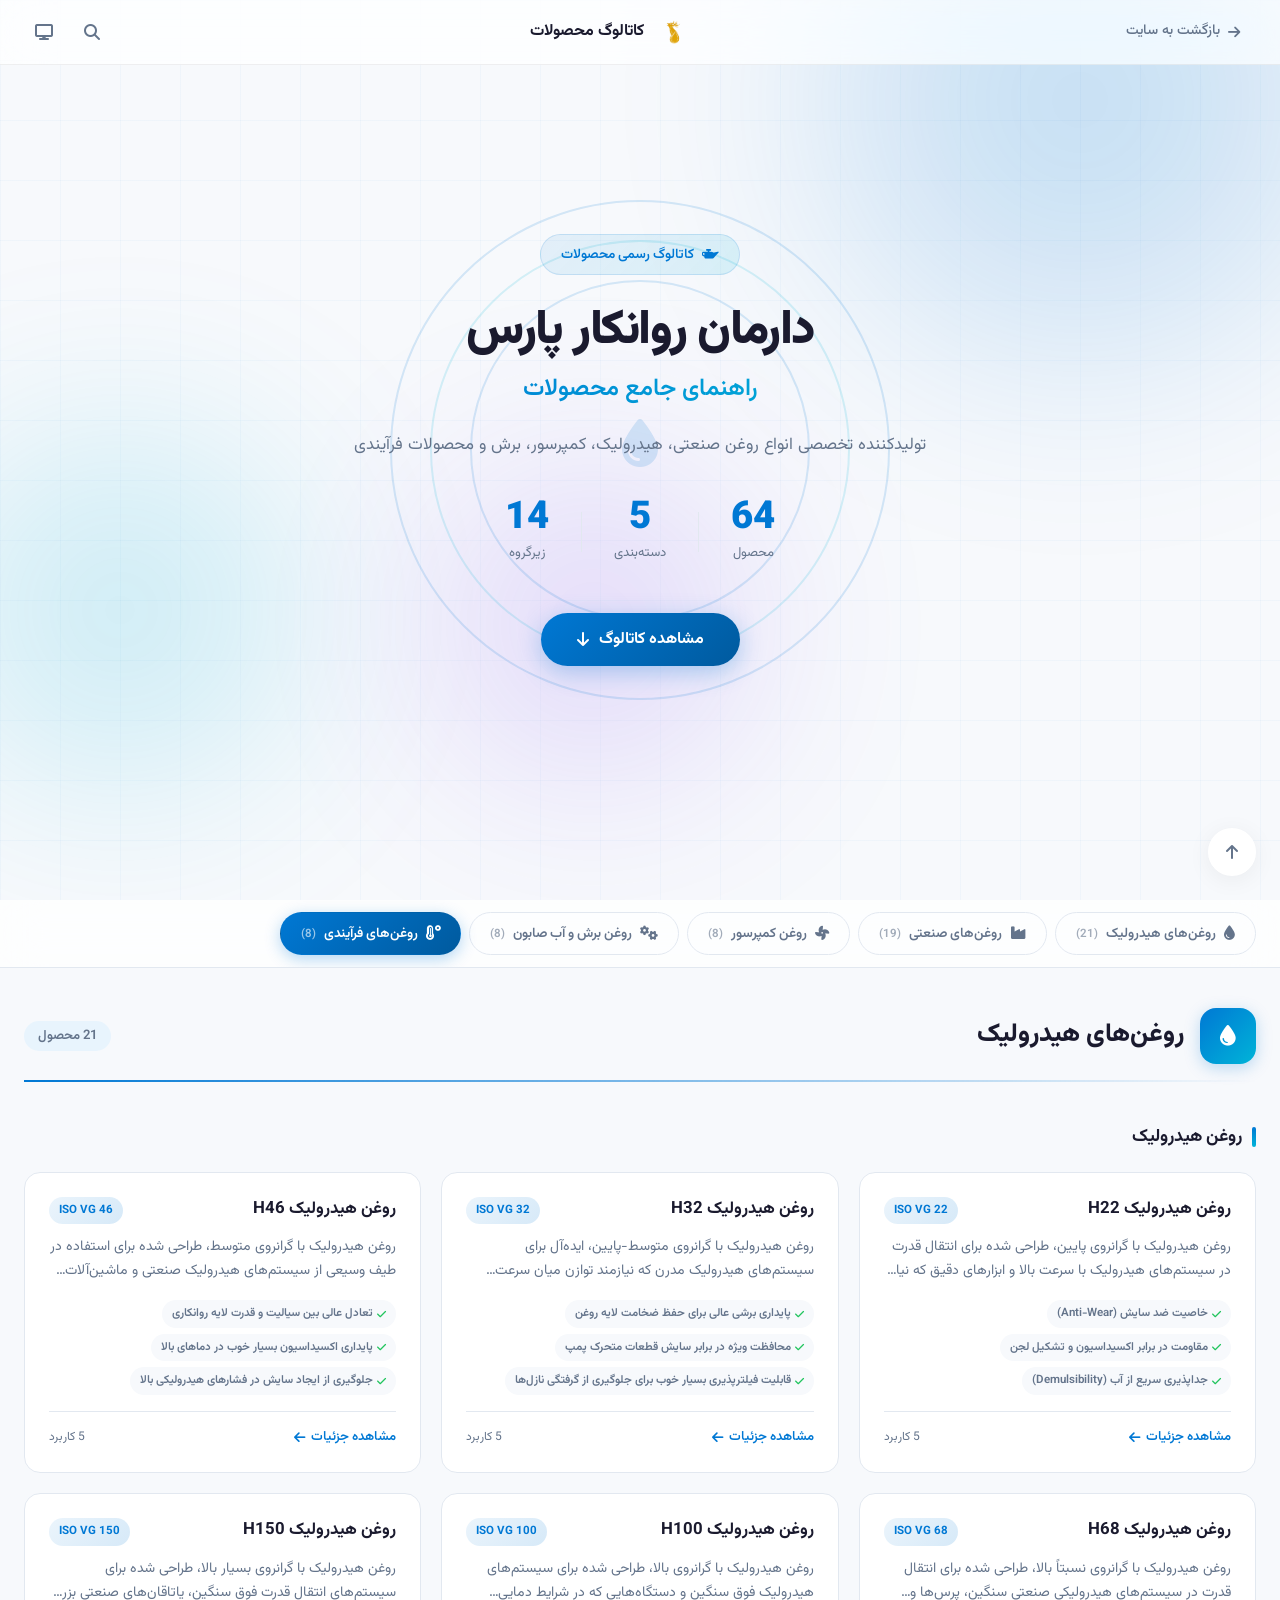
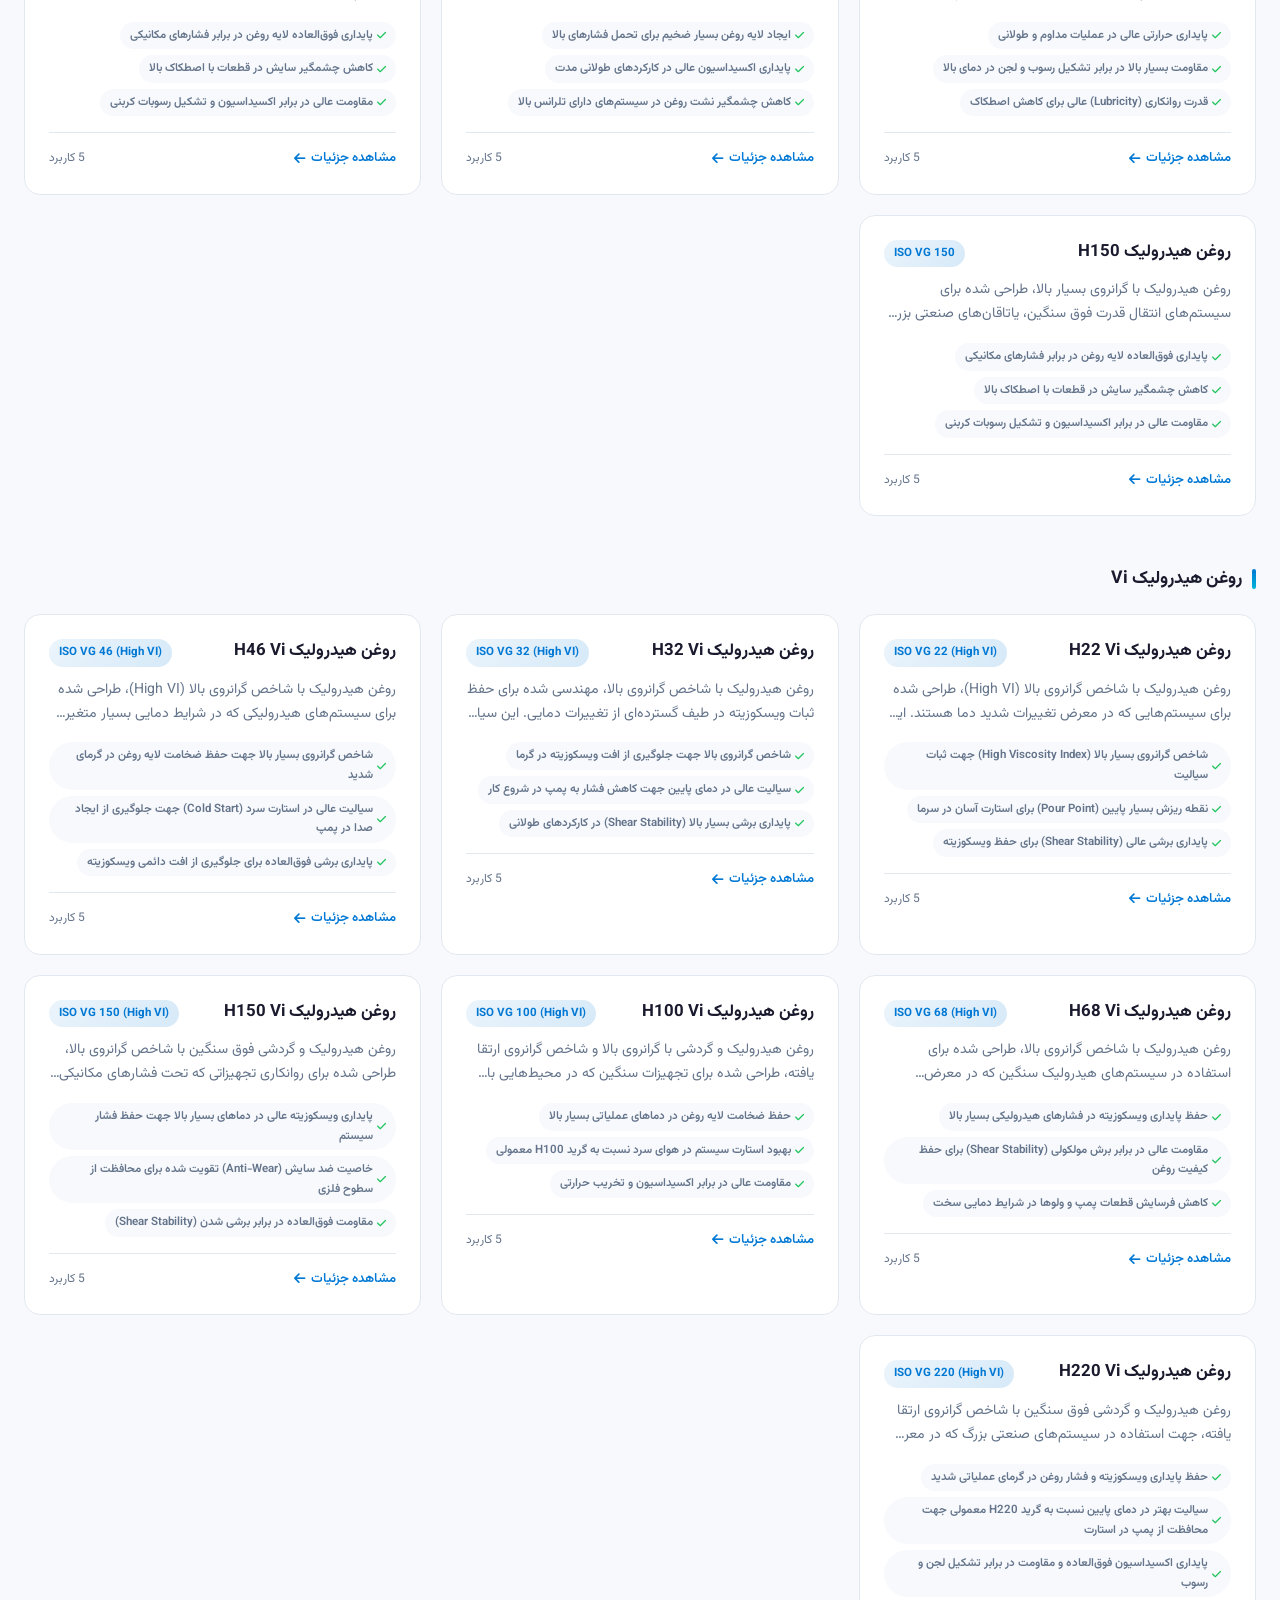
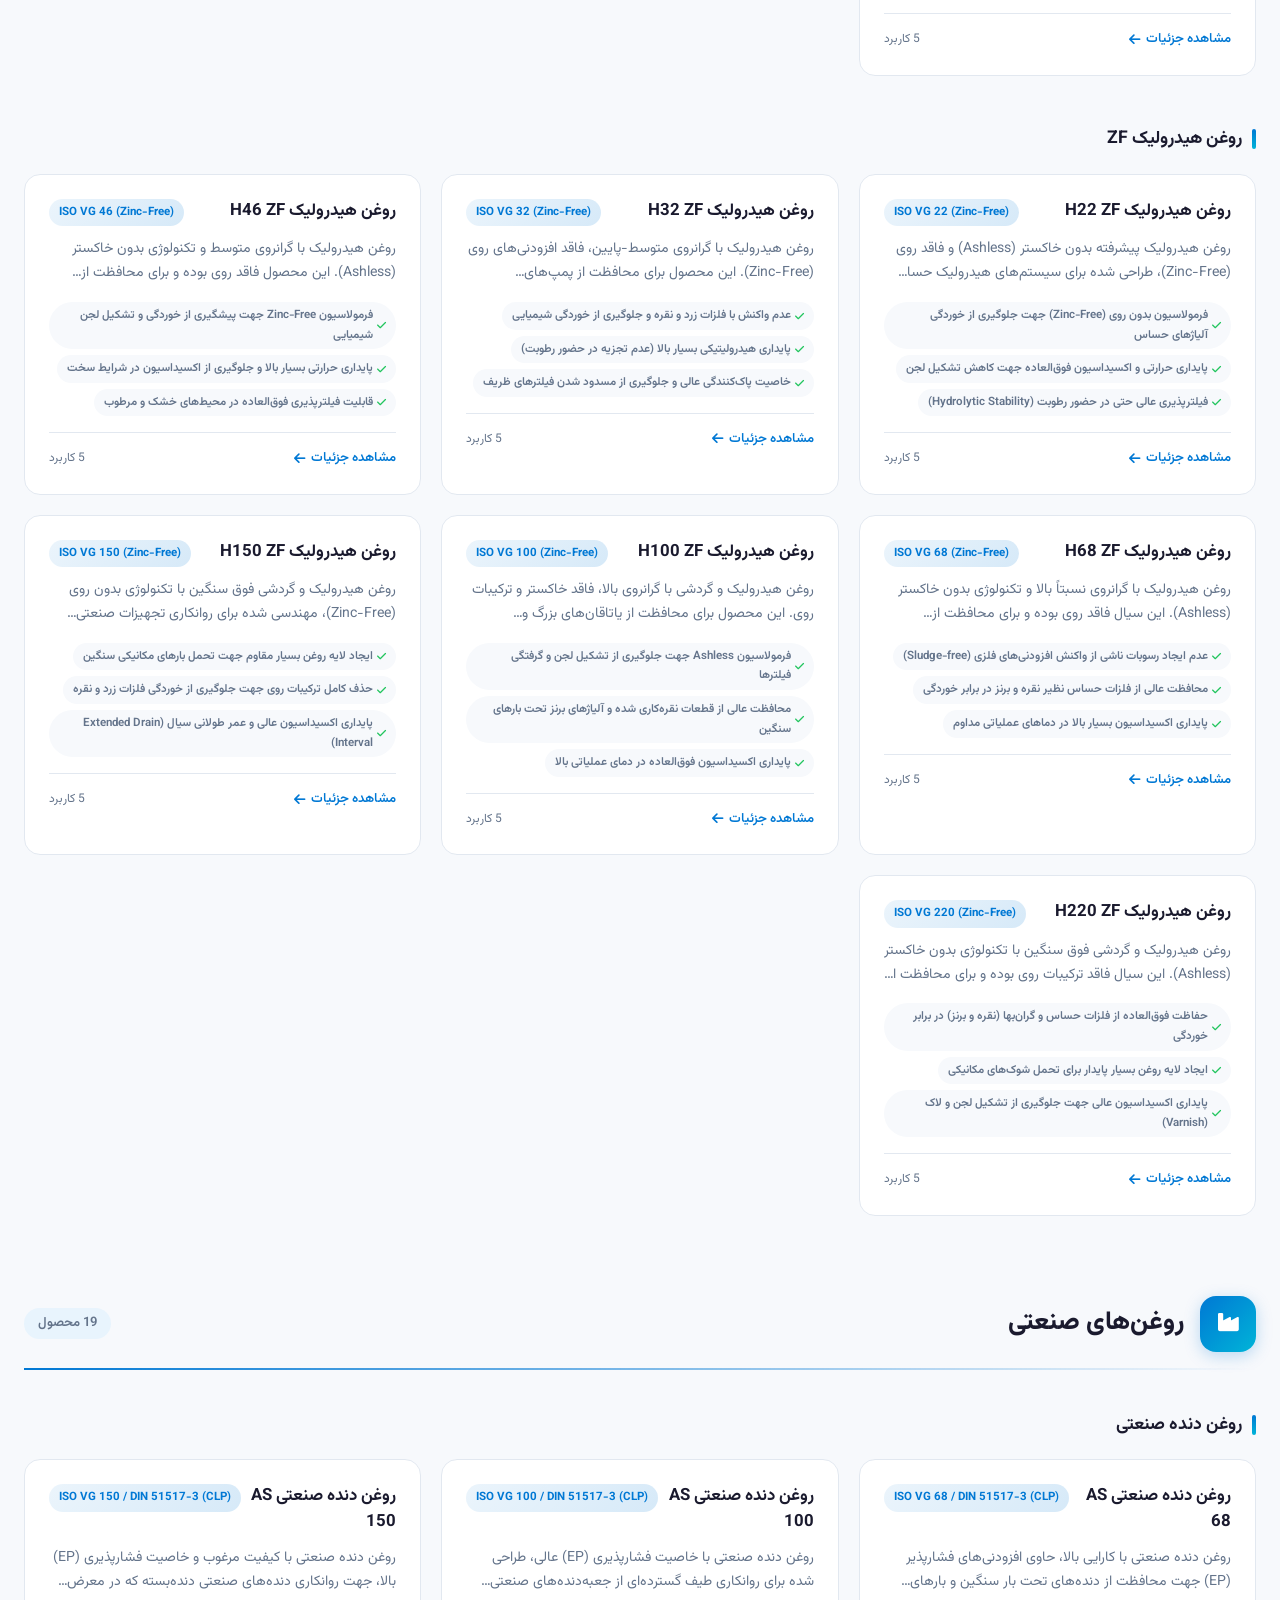
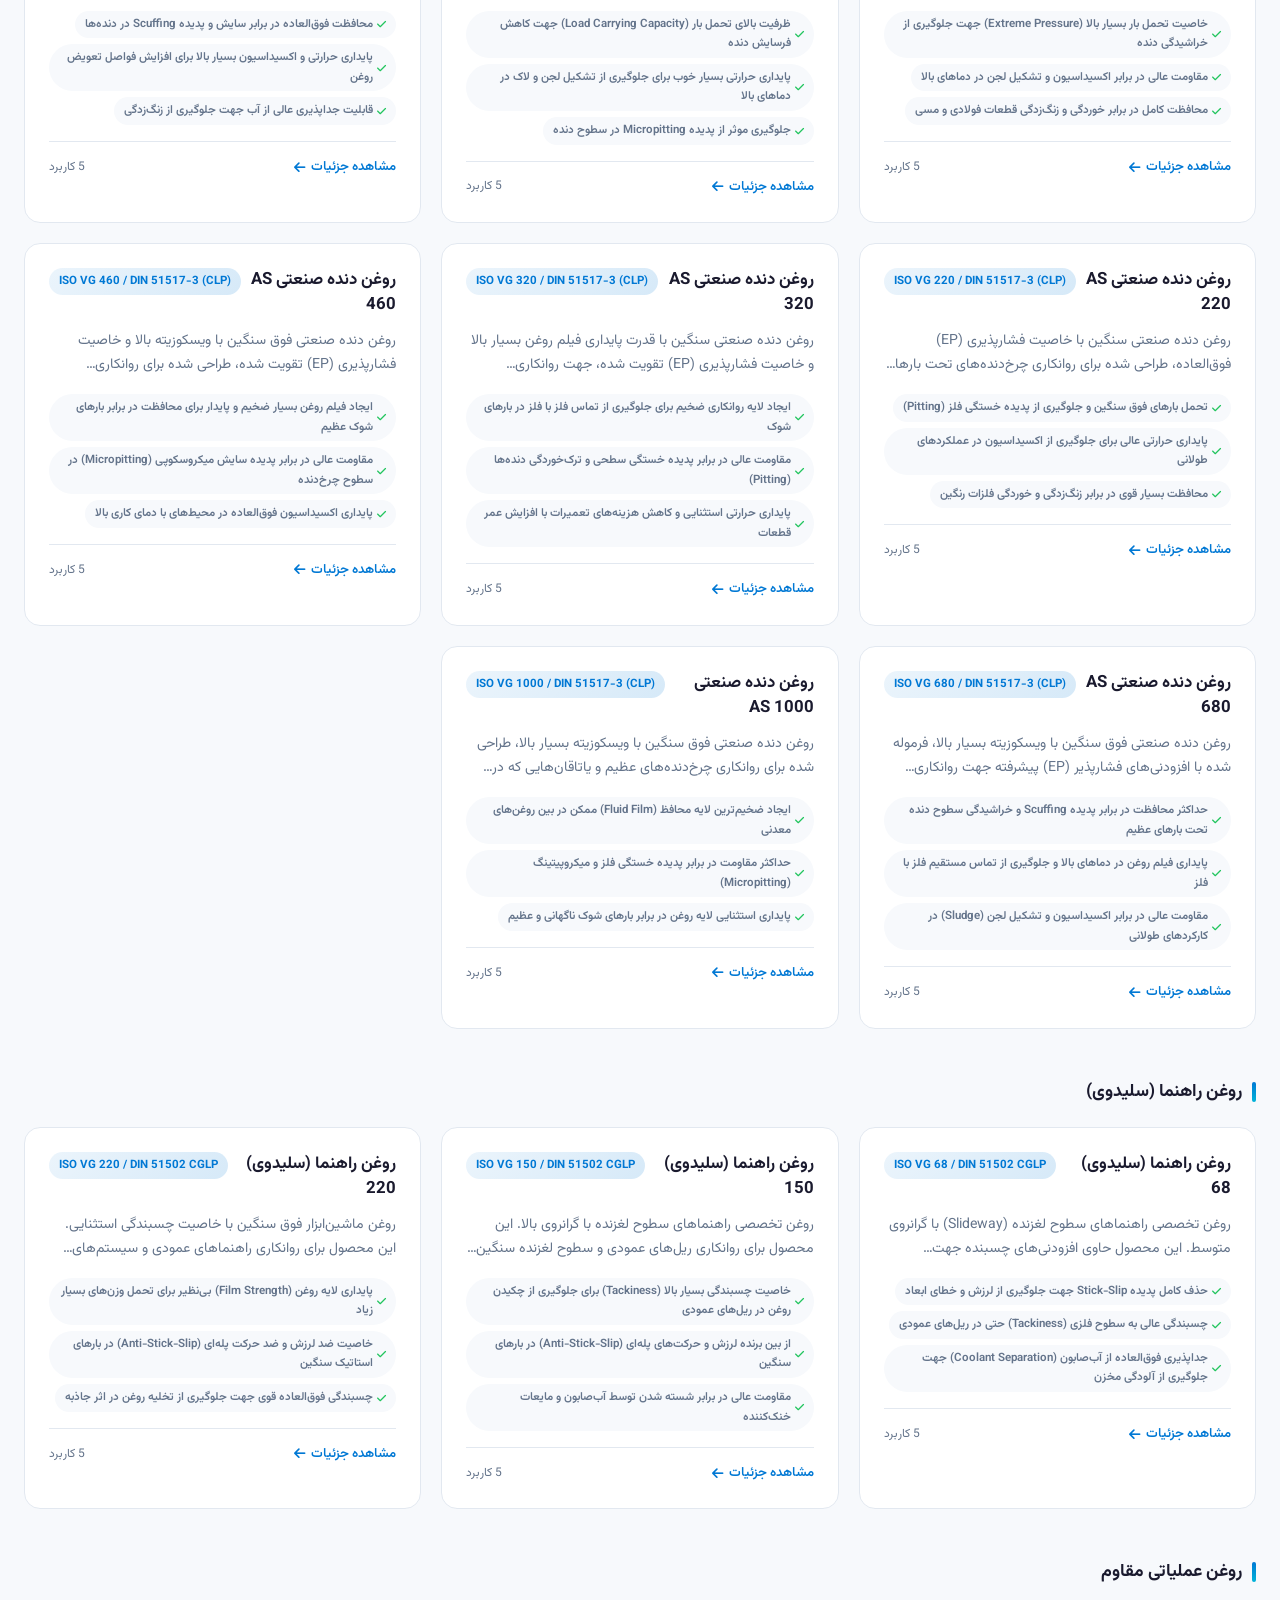
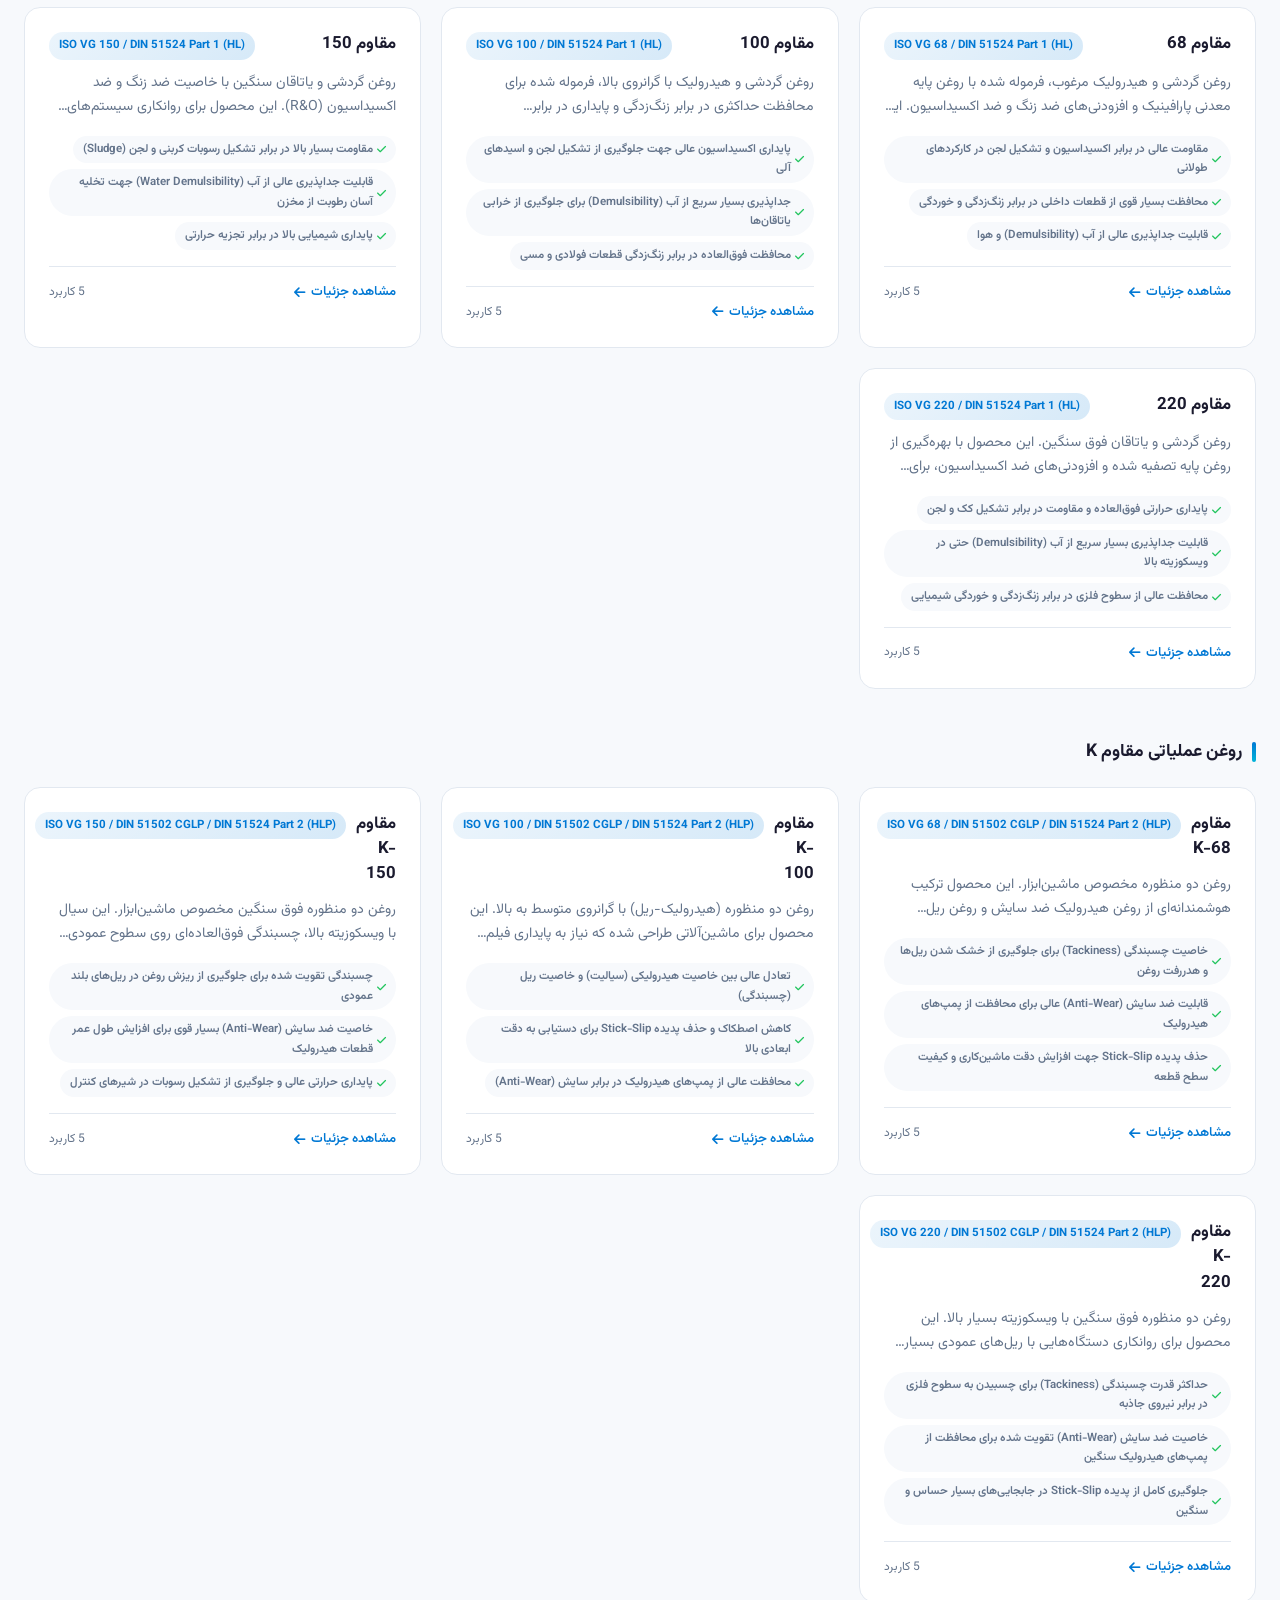
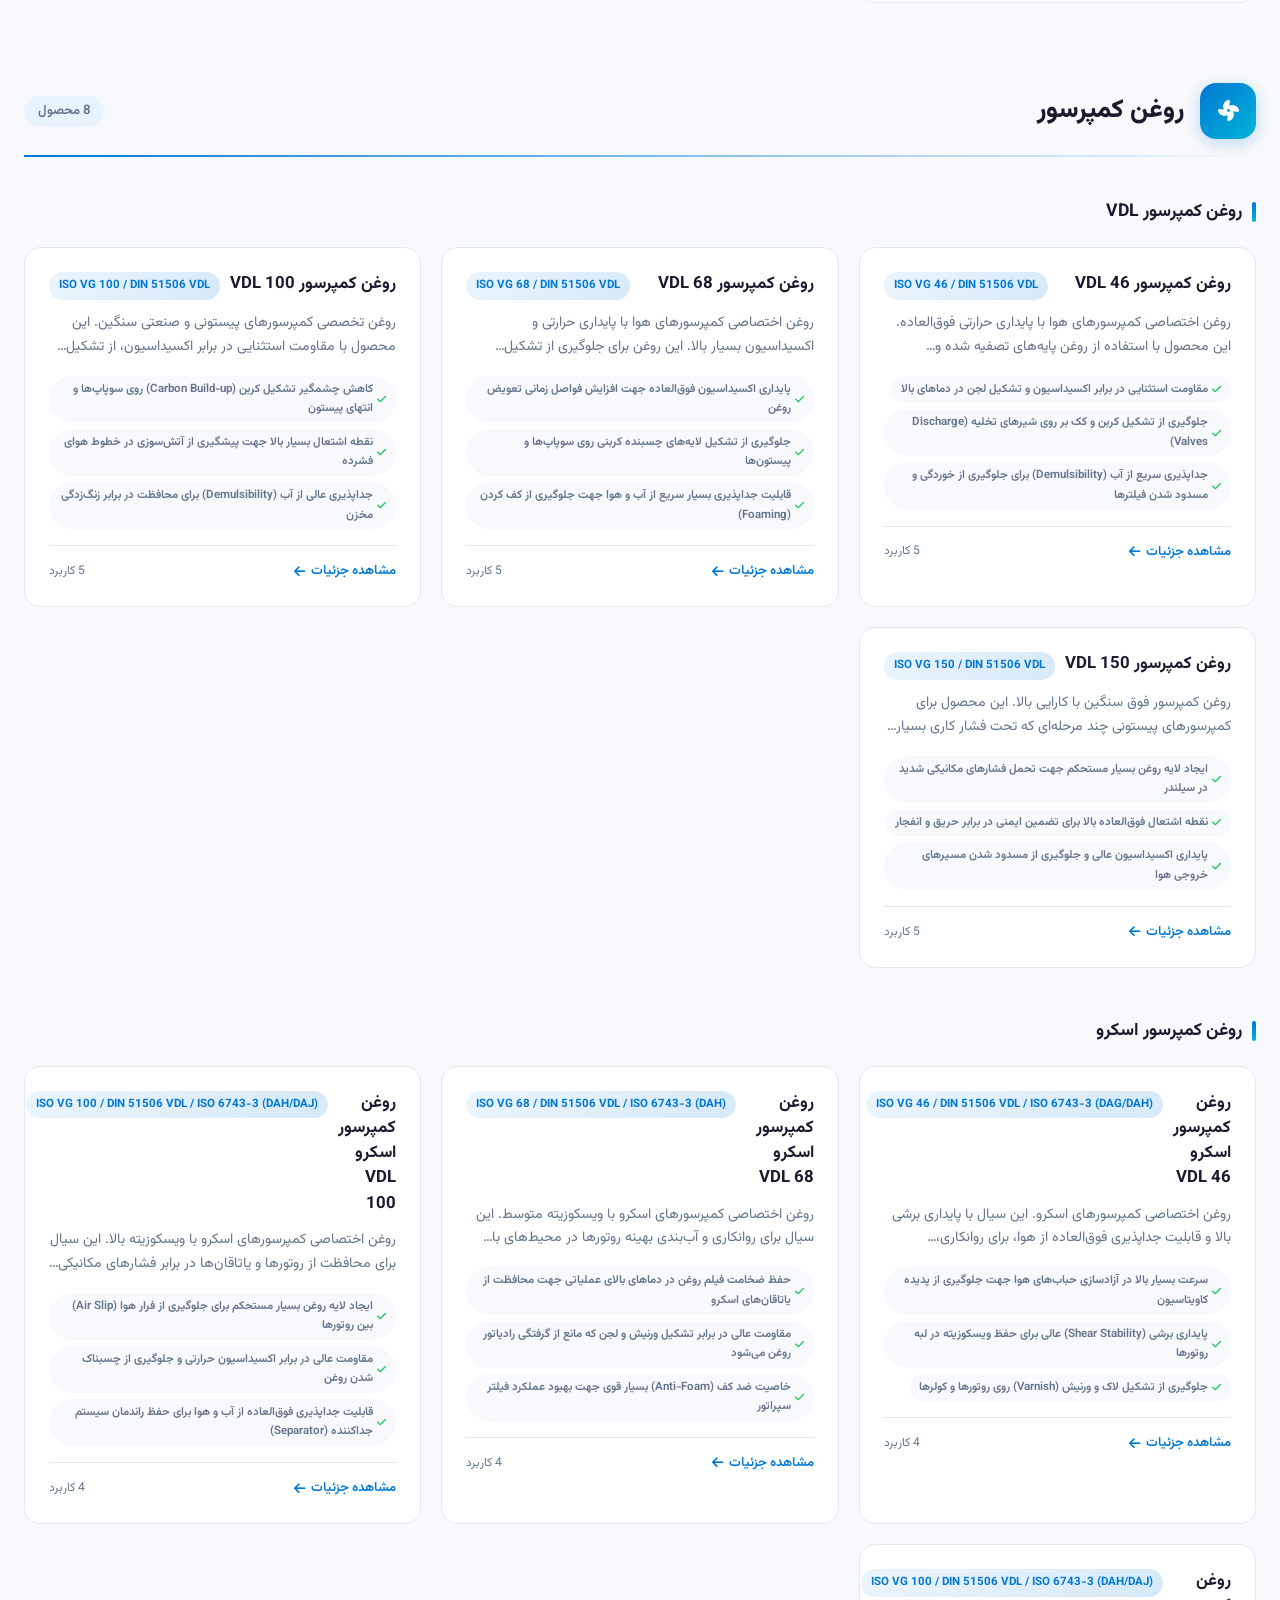
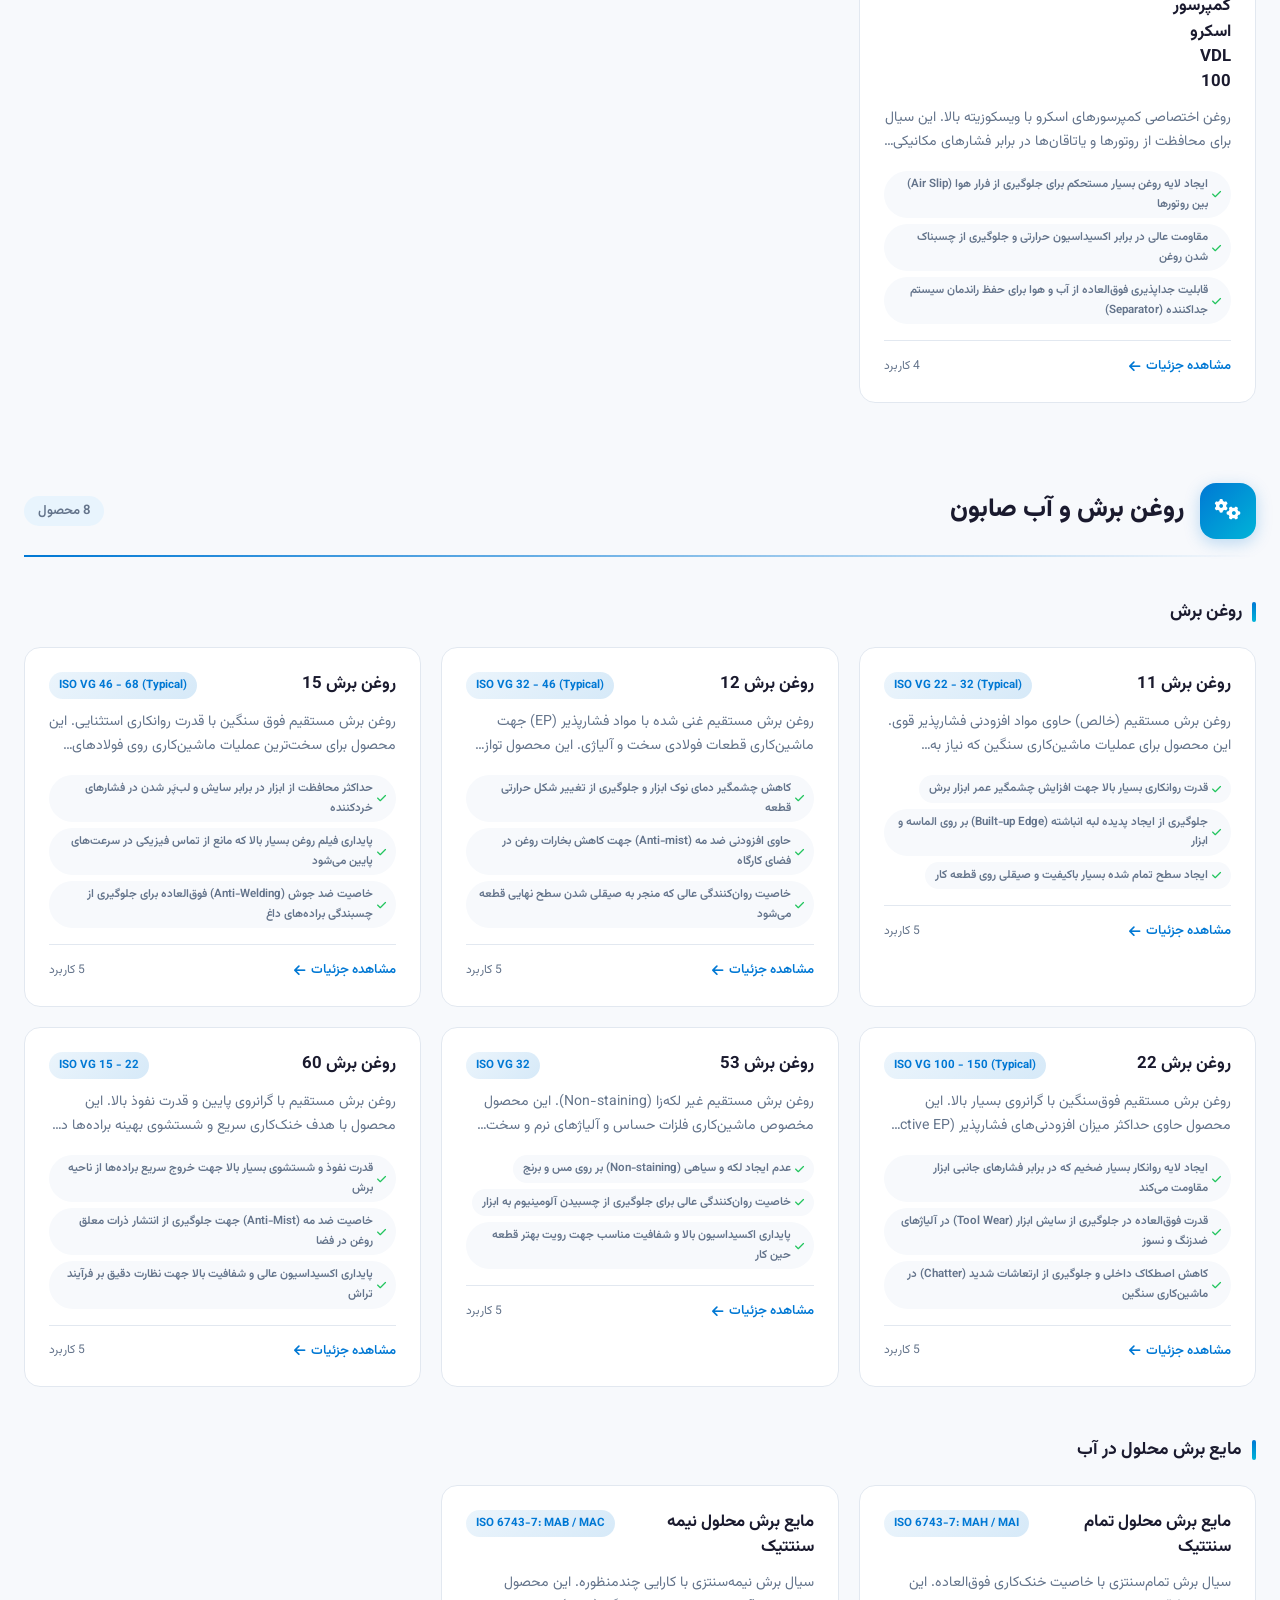
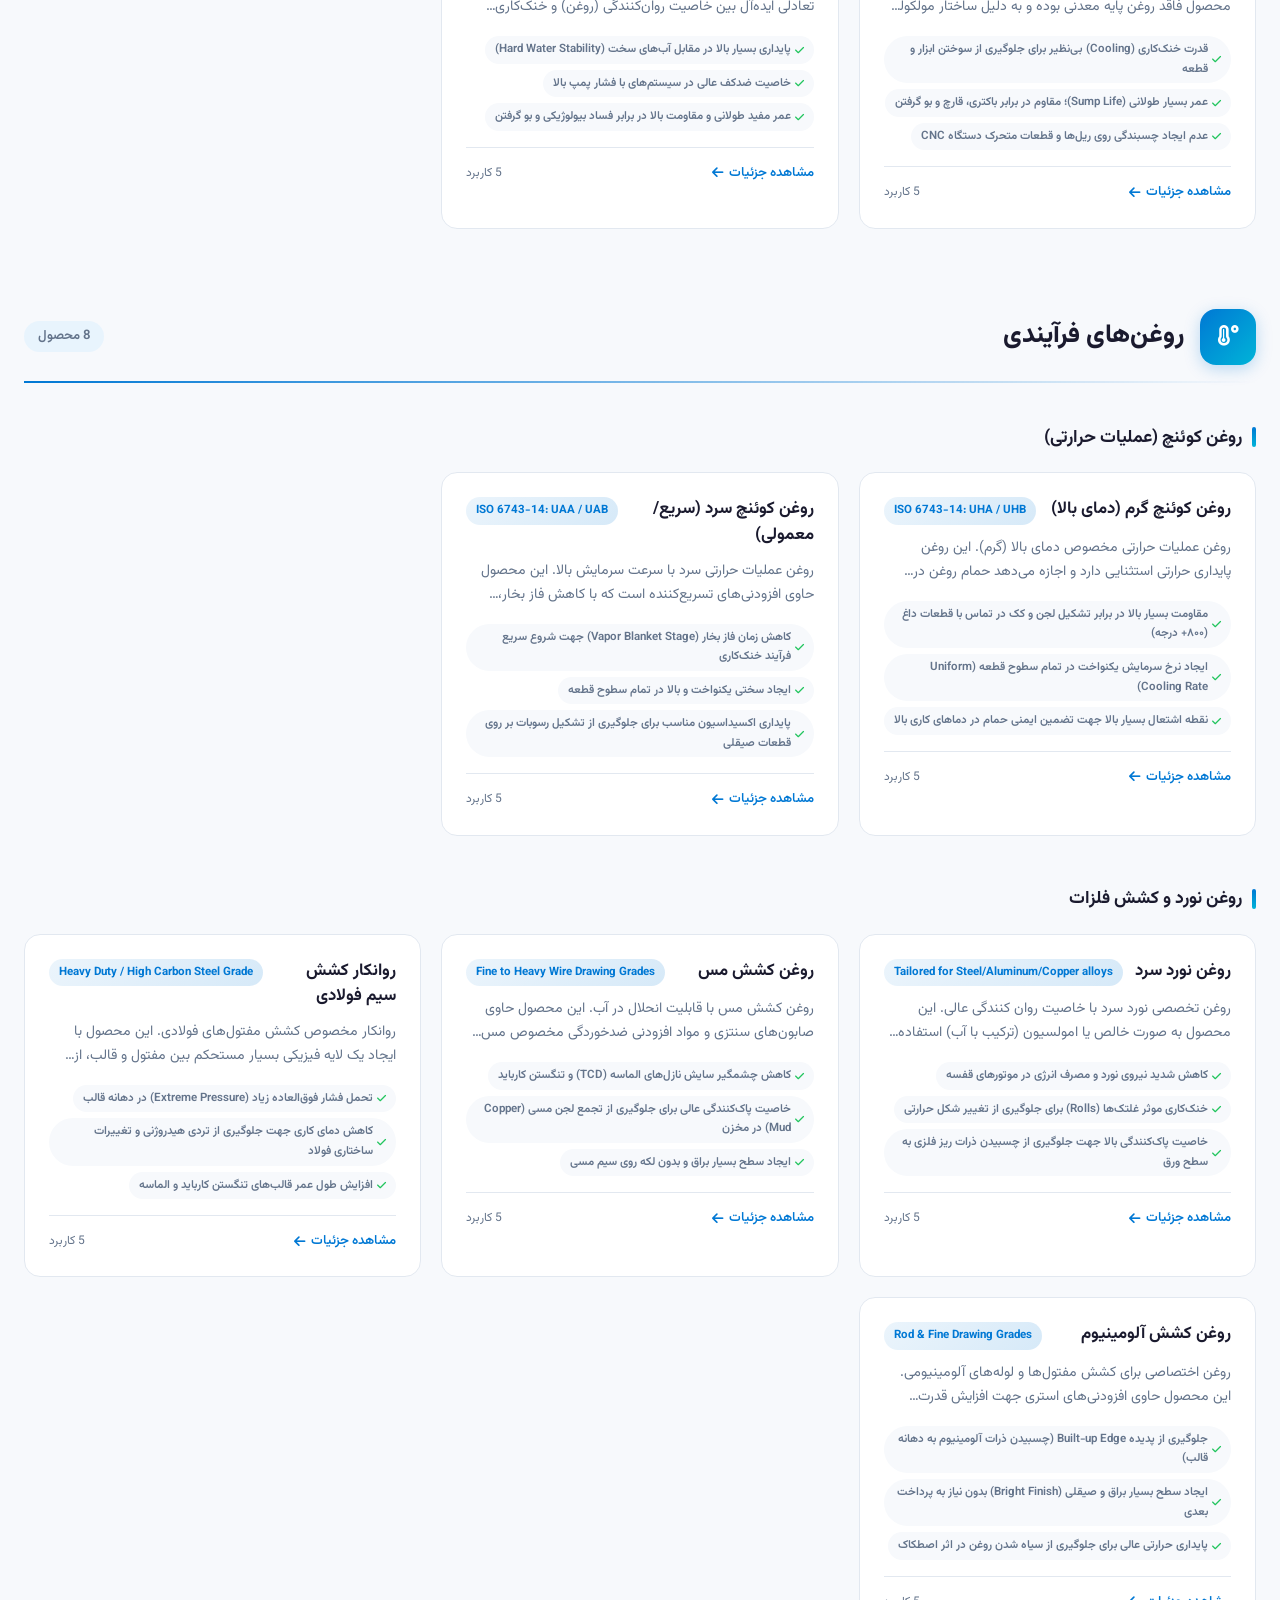
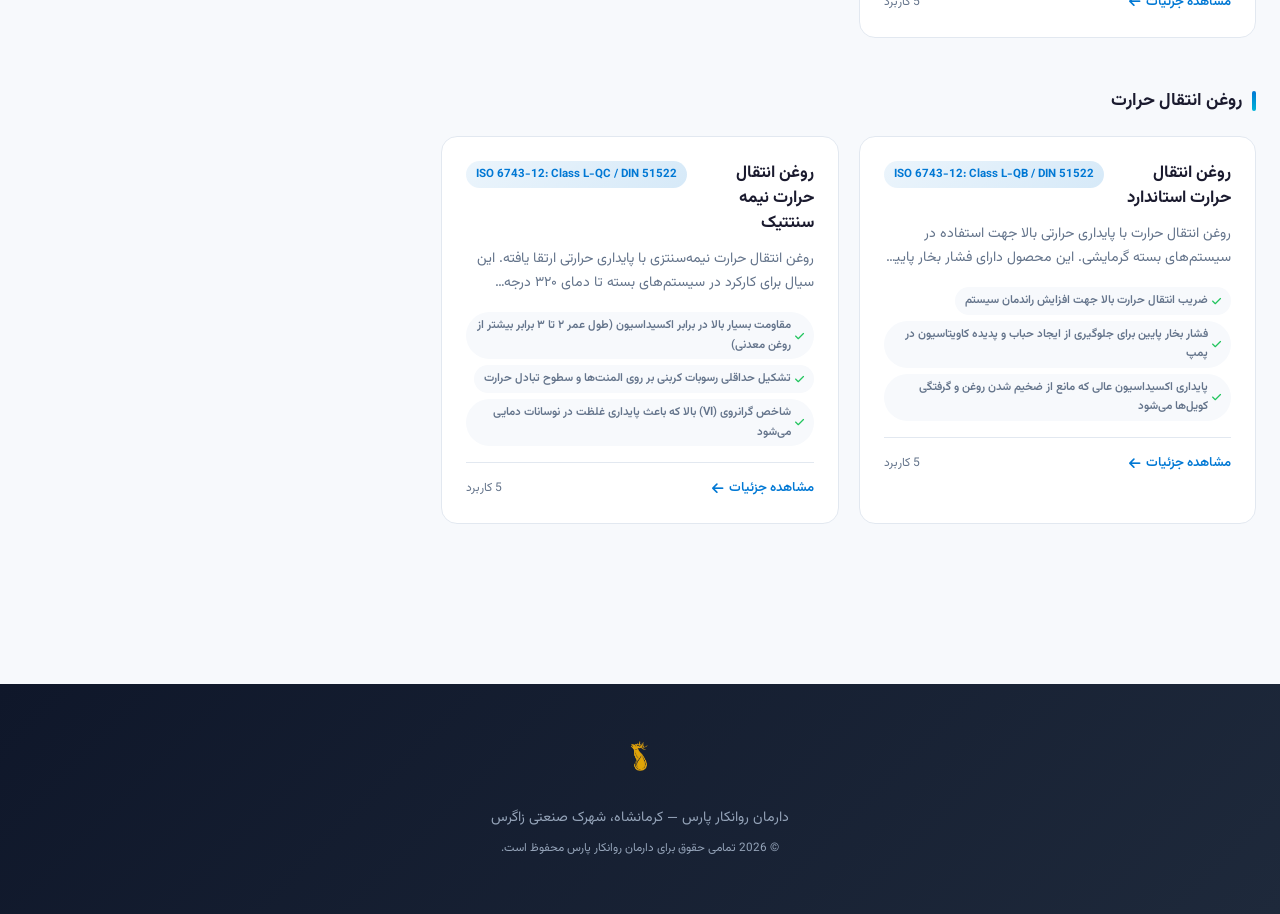
==== commit 62dae5ff: "feat: enhance language support and UI elements - Added functionality to show/hide elements based on " ====
--- a/catalog.html
+++ b/catalog.html
@@ -1,12 +1,80 @@
 <!DOCTYPE html>
-<html lang="fa" dir="rtl">
+<html lang="fa" dir="rtl" prefix="og: https://ogp.me/ns#">
 
 <head>
     <meta charset="UTF-8">
     <meta name="viewport" content="width=device-width, initial-scale=1.0">
-    <title>کاتالوگ محصولات — دارمان روانکار پارس</title>
+    <title>کاتالوگ محصولات — دارمان روانکار پارس | روغن هیدرولیک، صنعتی، کمپرسور</title>
     <meta name="description"
-        content="کاتالوگ کامل محصولات دارمان روانکار پارس — روغن هیدرولیک، صنعتی، کمپرسور، برش و فرآیندی">
+        content="کاتالوگ کامل محصولات دارمان روانکار پارس — روغن هیدرولیک، صنعتی، کمپرسور، برش، فرآیندی، گریس، ضد یخ و روغن موتور. ۶۴ محصول در ۵ دسته‌بندی با مشخصات فنی کامل.">
+    <meta name="keywords"
+        content="کاتالوگ روانکار, محصولات دارمان, روغن هیدرولیک, روغن صنعتی, روغن کمپرسور, روغن برش, گریس صنعتی, ضد یخ, روغن موتور, کرمانشاه, lubricant catalog, Darman products">
+    <meta name="robots" content="index, follow, max-image-preview:large, max-snippet:-1">
+    <meta name="author" content="دارمان روانکار پارس">
+    <meta name="theme-color" content="#0a0a1a">
+    <!-- Canonical URL -->
+    <link rel="canonical" href="https://drp-oil.ir/catalog.html">
+    <!-- Open Graph meta tags -->
+    <meta property="og:title" content="کاتالوگ محصولات — دارمان روانکار پارس">
+    <meta property="og:description"
+        content="کاتالوگ کامل محصولات دارمان روانکار پارس — روغن هیدرولیک، صنعتی، کمپرسور، برش و فرآیندی. ۶۴ محصول در ۵ دسته‌بندی.">
+    <meta property="og:image" content="https://drp-oil.ir/static/images/darman_image_main.png">
+    <meta property="og:image:alt" content="لوگو دارمان روانکار پارس">
+    <meta property="og:type" content="website">
+    <meta property="og:url" content="https://drp-oil.ir/catalog.html">
+    <meta property="og:site_name" content="دارمان روانکار پارس">
+    <meta property="og:locale" content="fa_IR">
+    <!-- Twitter Card meta tags -->
+    <meta name="twitter:card" content="summary_large_image">
+    <meta name="twitter:title" content="کاتالوگ محصولات — دارمان روانکار پارس">
+    <meta name="twitter:description"
+        content="کاتالوگ کامل محصولات دارمان روانکار پارس — ۶۴ محصول در ۵ دسته‌بندی با مشخصات فنی کامل">
+    <meta name="twitter:image" content="https://drp-oil.ir/static/images/darman_image_main.png">
+    <!-- Favicon -->
+    <link rel="icon" type="image/png" href="static/images/darman_image_main.png">
+    <link rel="apple-touch-icon" href="static/images/darman_image_main.png">
+    <!-- Structured Data: BreadcrumbList -->
+    <script type="application/ld+json">
+    {
+        "@context": "https://schema.org",
+        "@type": "BreadcrumbList",
+        "itemListElement": [
+            {
+                "@type": "ListItem",
+                "position": 1,
+                "name": "صفحه اصلی",
+                "item": "https://drp-oil.ir/"
+            },
+            {
+                "@type": "ListItem",
+                "position": 2,
+                "name": "کاتالوگ محصولات",
+                "item": "https://drp-oil.ir/catalog.html"
+            }
+        ]
+    }
+    </script>
+    <!-- Structured Data: Product Catalog -->
+    <script type="application/ld+json">
+    {
+        "@context": "https://schema.org",
+        "@type": "CollectionPage",
+        "name": "کاتالوگ محصولات دارمان روانکار پارس",
+        "description": "کاتالوگ کامل محصولات دارمان روانکار پارس شامل روغن هیدرولیک، صنعتی، کمپرسور، برش، گریس و ضد یخ",
+        "url": "https://drp-oil.ir/catalog.html",
+        "isPartOf": {
+            "@type": "WebSite",
+            "name": "دارمان روانکار پارس",
+            "url": "https://drp-oil.ir/"
+        },
+        "about": {
+            "@type": "Organization",
+            "name": "دارمان روانکار پارس",
+            "url": "https://drp-oil.ir/"
+        },
+        "numberOfItems": 64
+    }
+    </script>
     <link rel="stylesheet" href="static/css/vazirmatn.css">
     <link rel="stylesheet" href="static/css/all.min.css">
     <link rel="stylesheet" href="catalog.css">
@@ -29,7 +97,7 @@
                 <span>بازگشت به سایت</span>
             </a>
             <div class="nav-brand">
-                <img src="static/images/darman_image_main.png" alt="Darman Logo" class="nav-logo">
+                <img src="static/images/darman_image_main.png" alt="لوگو دارمان روانکار پارس" class="nav-logo">
                 <span class="nav-title">کاتالوگ محصولات</span>
             </div>
             <div class="nav-actions">
@@ -130,8 +198,9 @@
     <!-- Footer -->
     <footer class="catalog-footer">
         <div class="footer-inner">
-            <img src="static/images/darman_image_main.png" alt="" class="footer-logo">
+            <img src="static/images/darman_image_main.png" alt="لوگو دارمان روانکار پارس" class="footer-logo">
             <p>دارمان روانکار پارس — کرمانشاه، شهرک صنعتی زاگرس</p>
+            <p><small>&copy; 2026 تمامی حقوق برای دارمان روانکار پارس محفوظ است.</small></p>
         </div>
     </footer>
 
